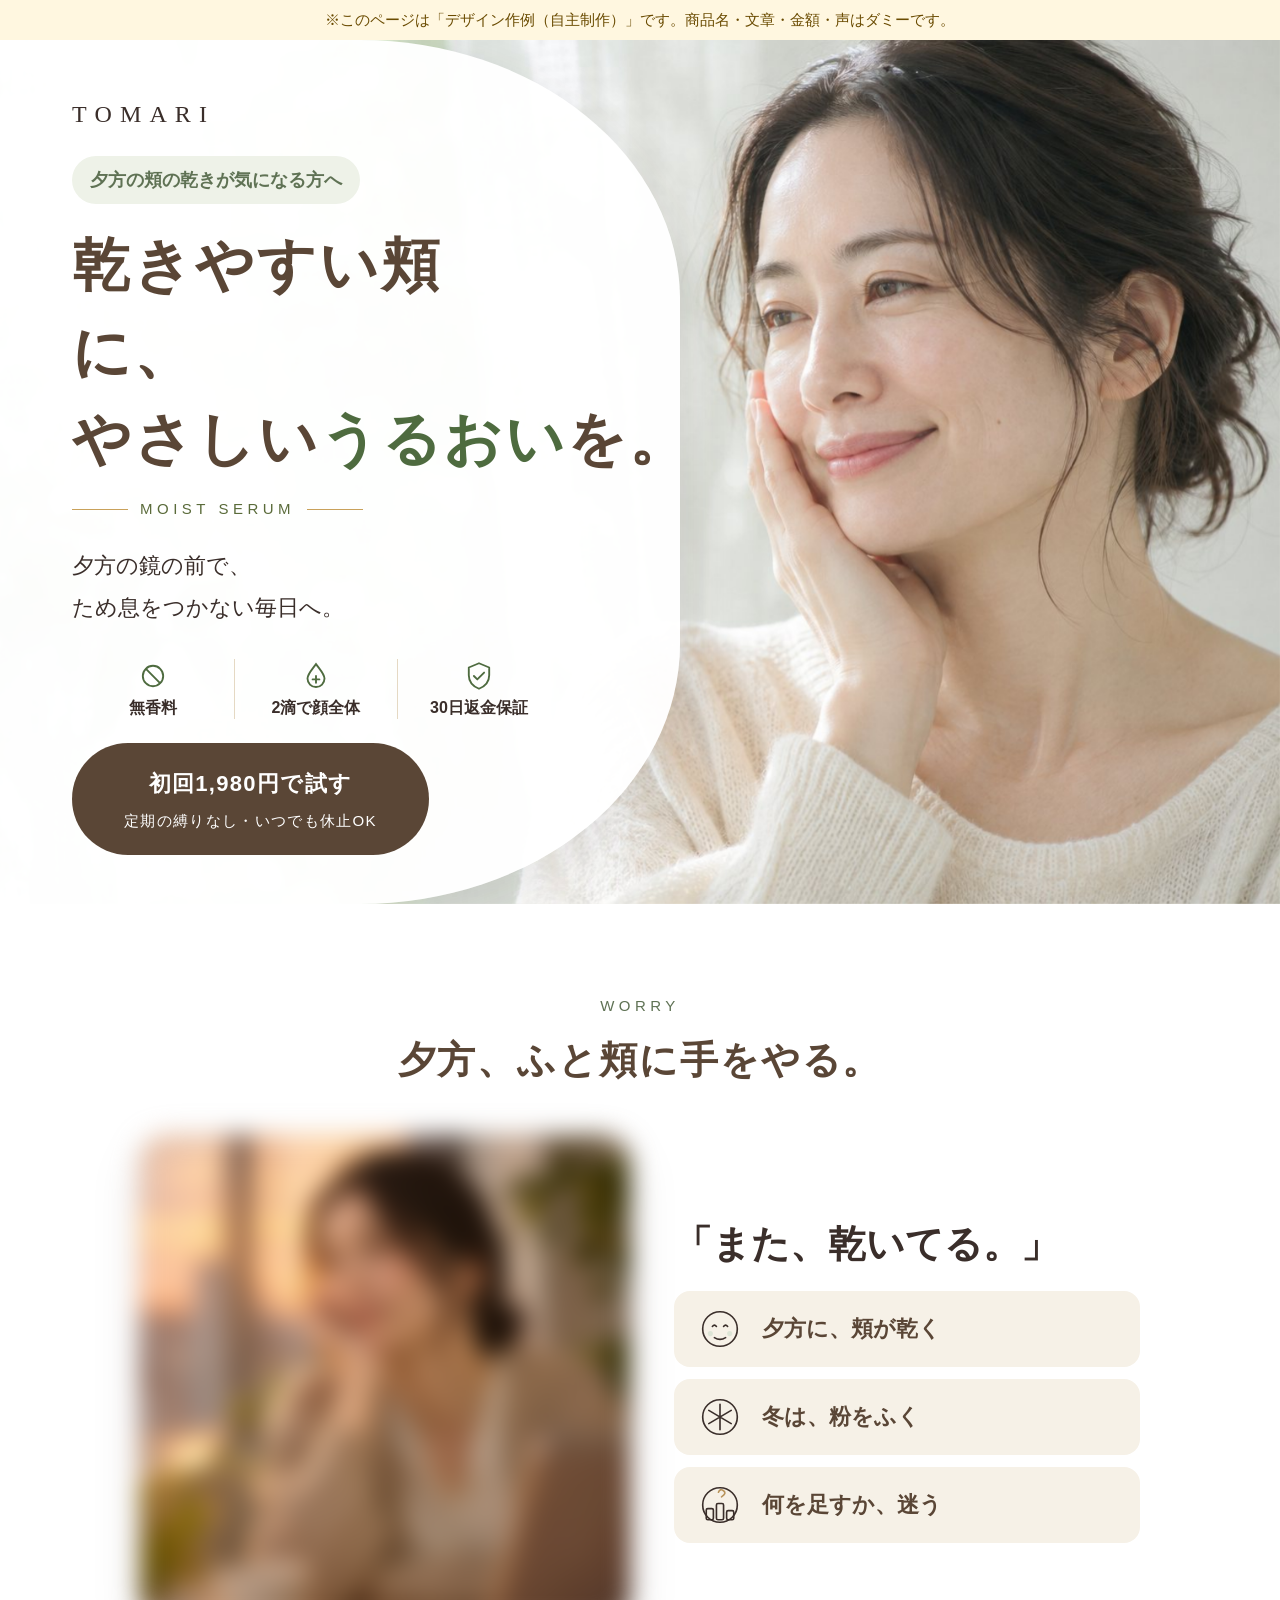
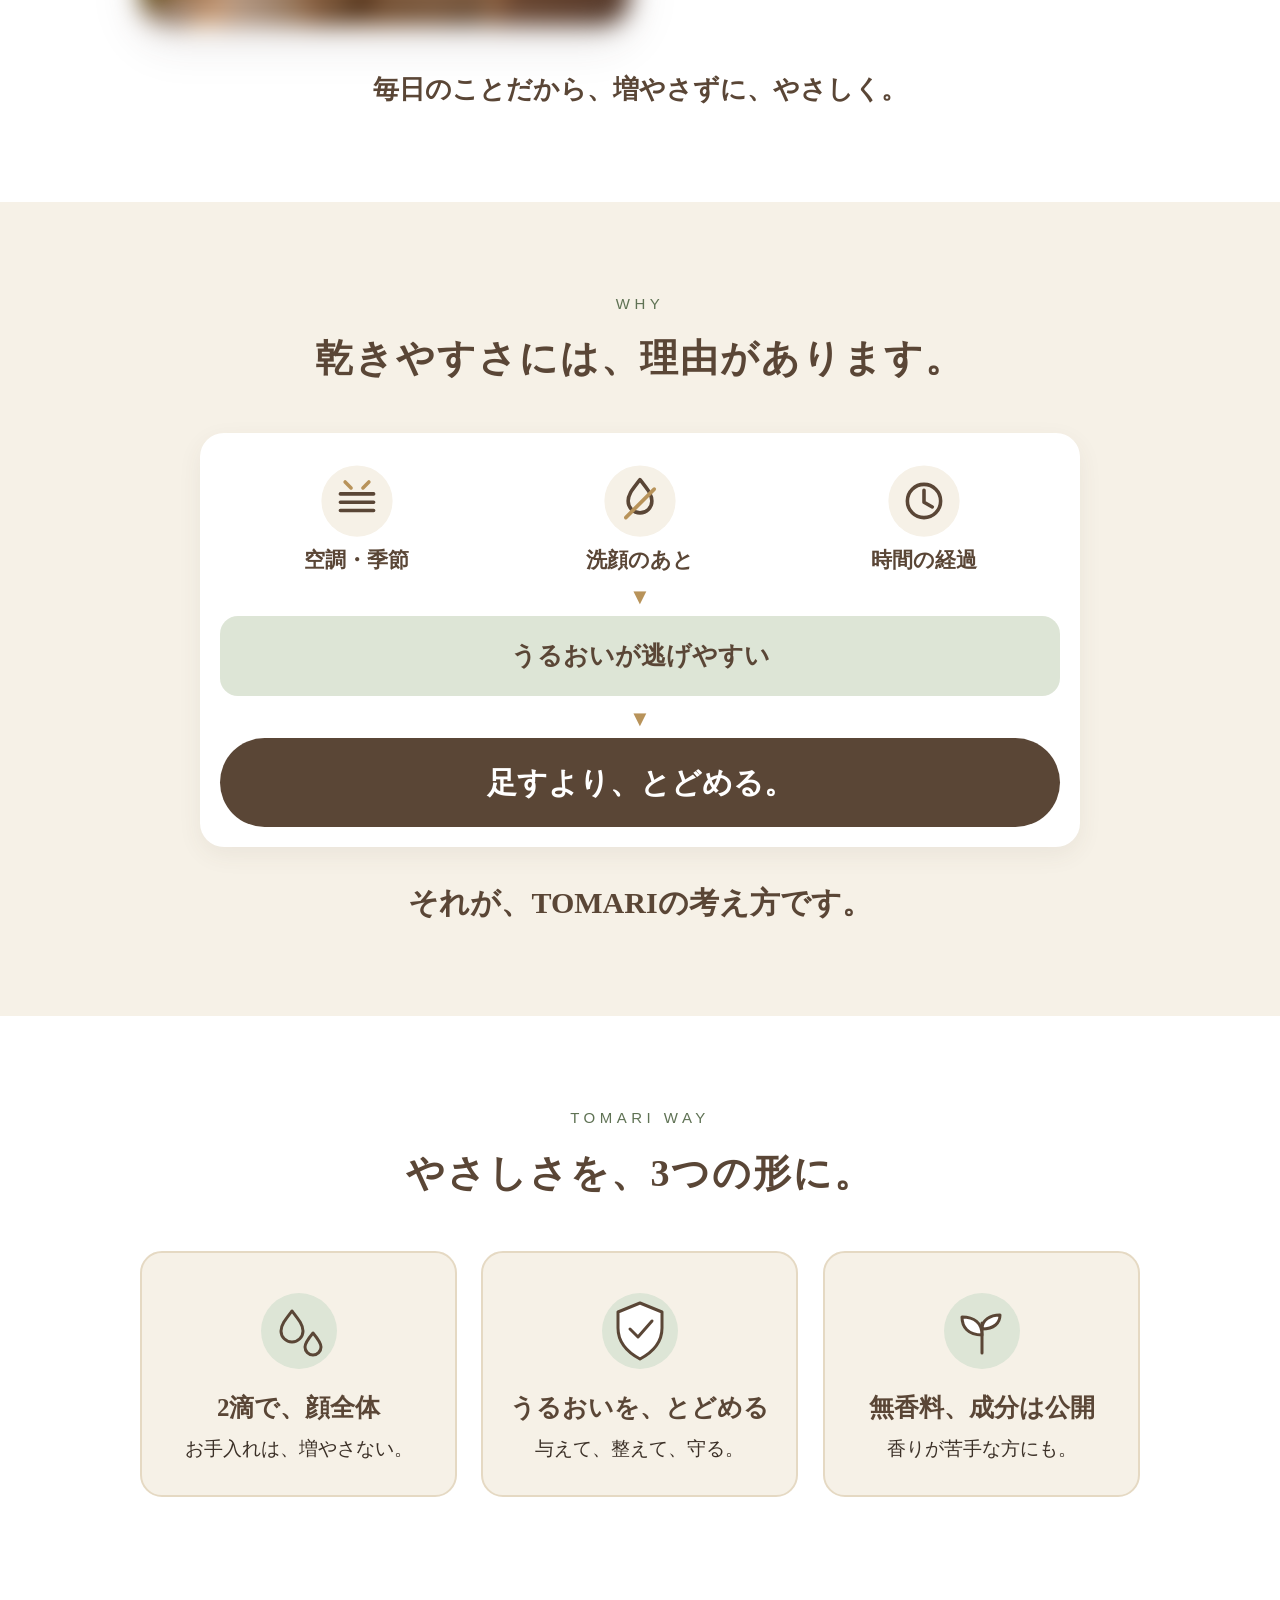
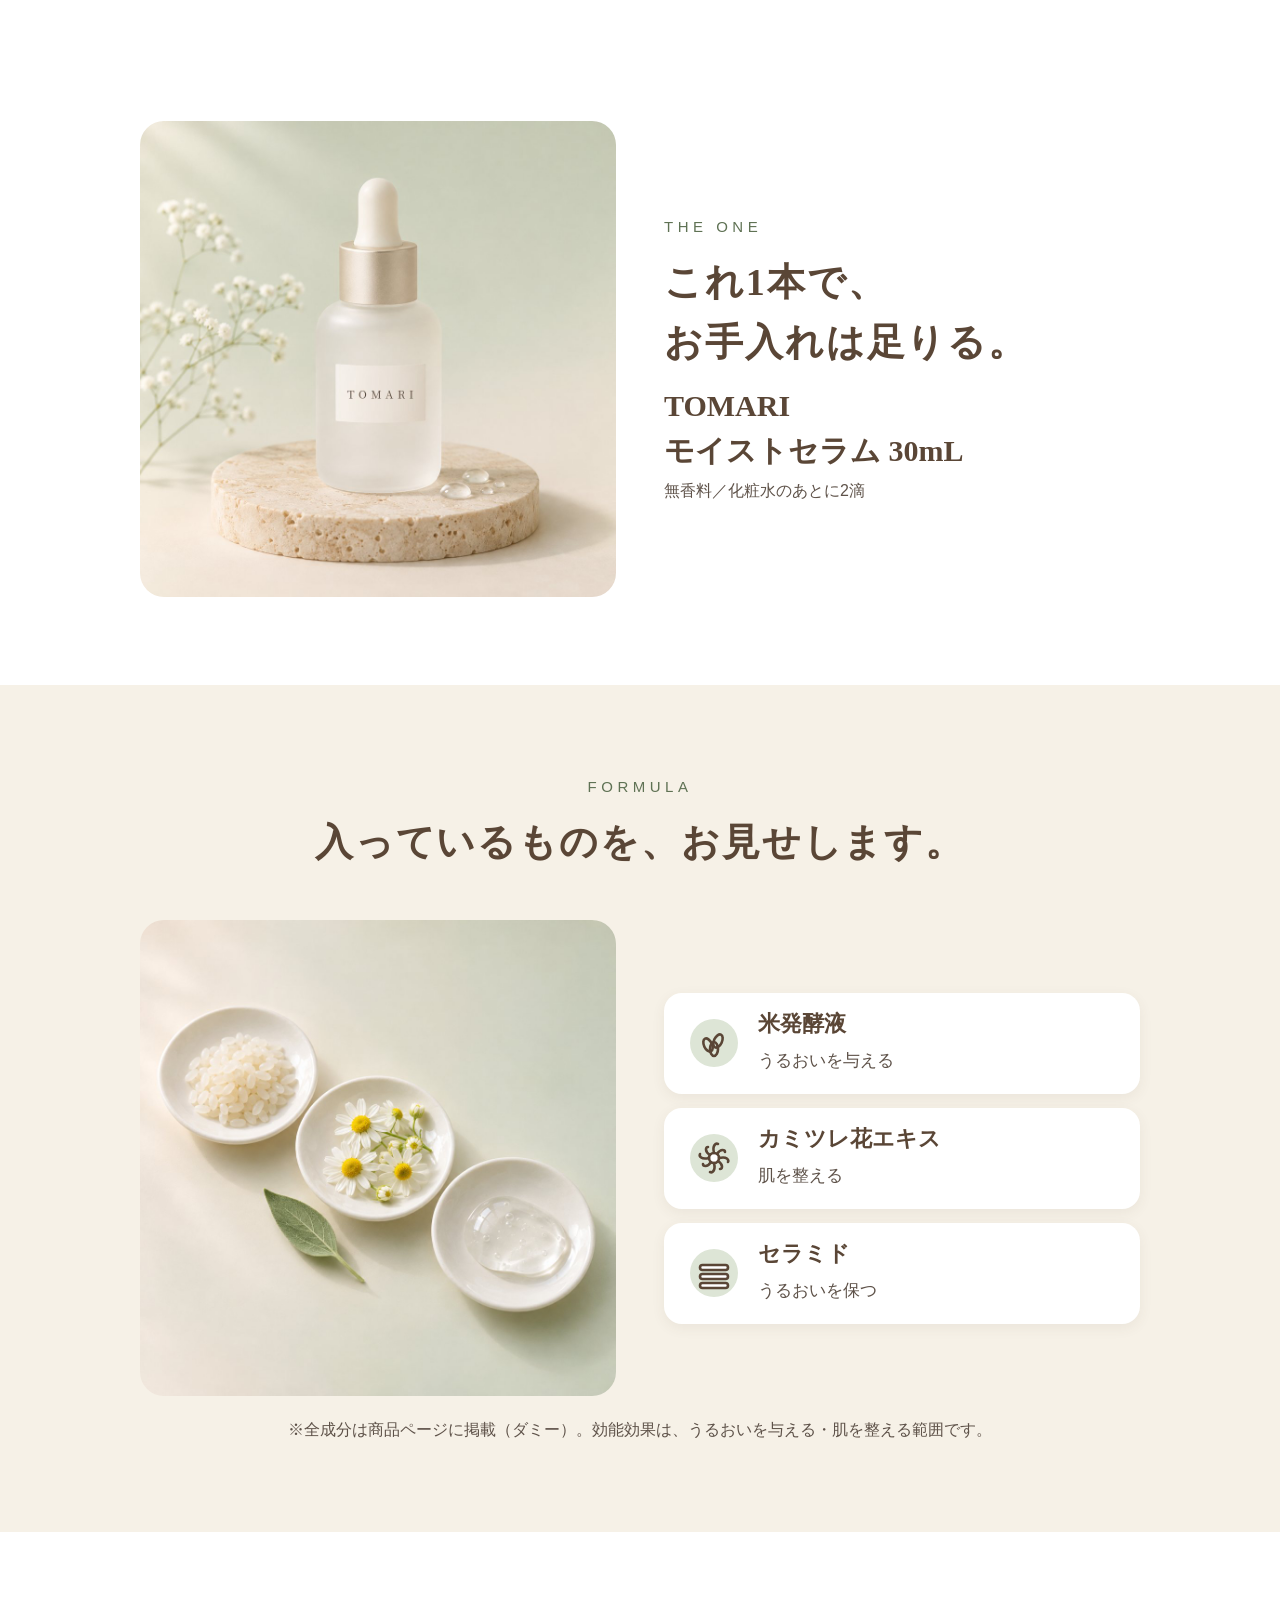
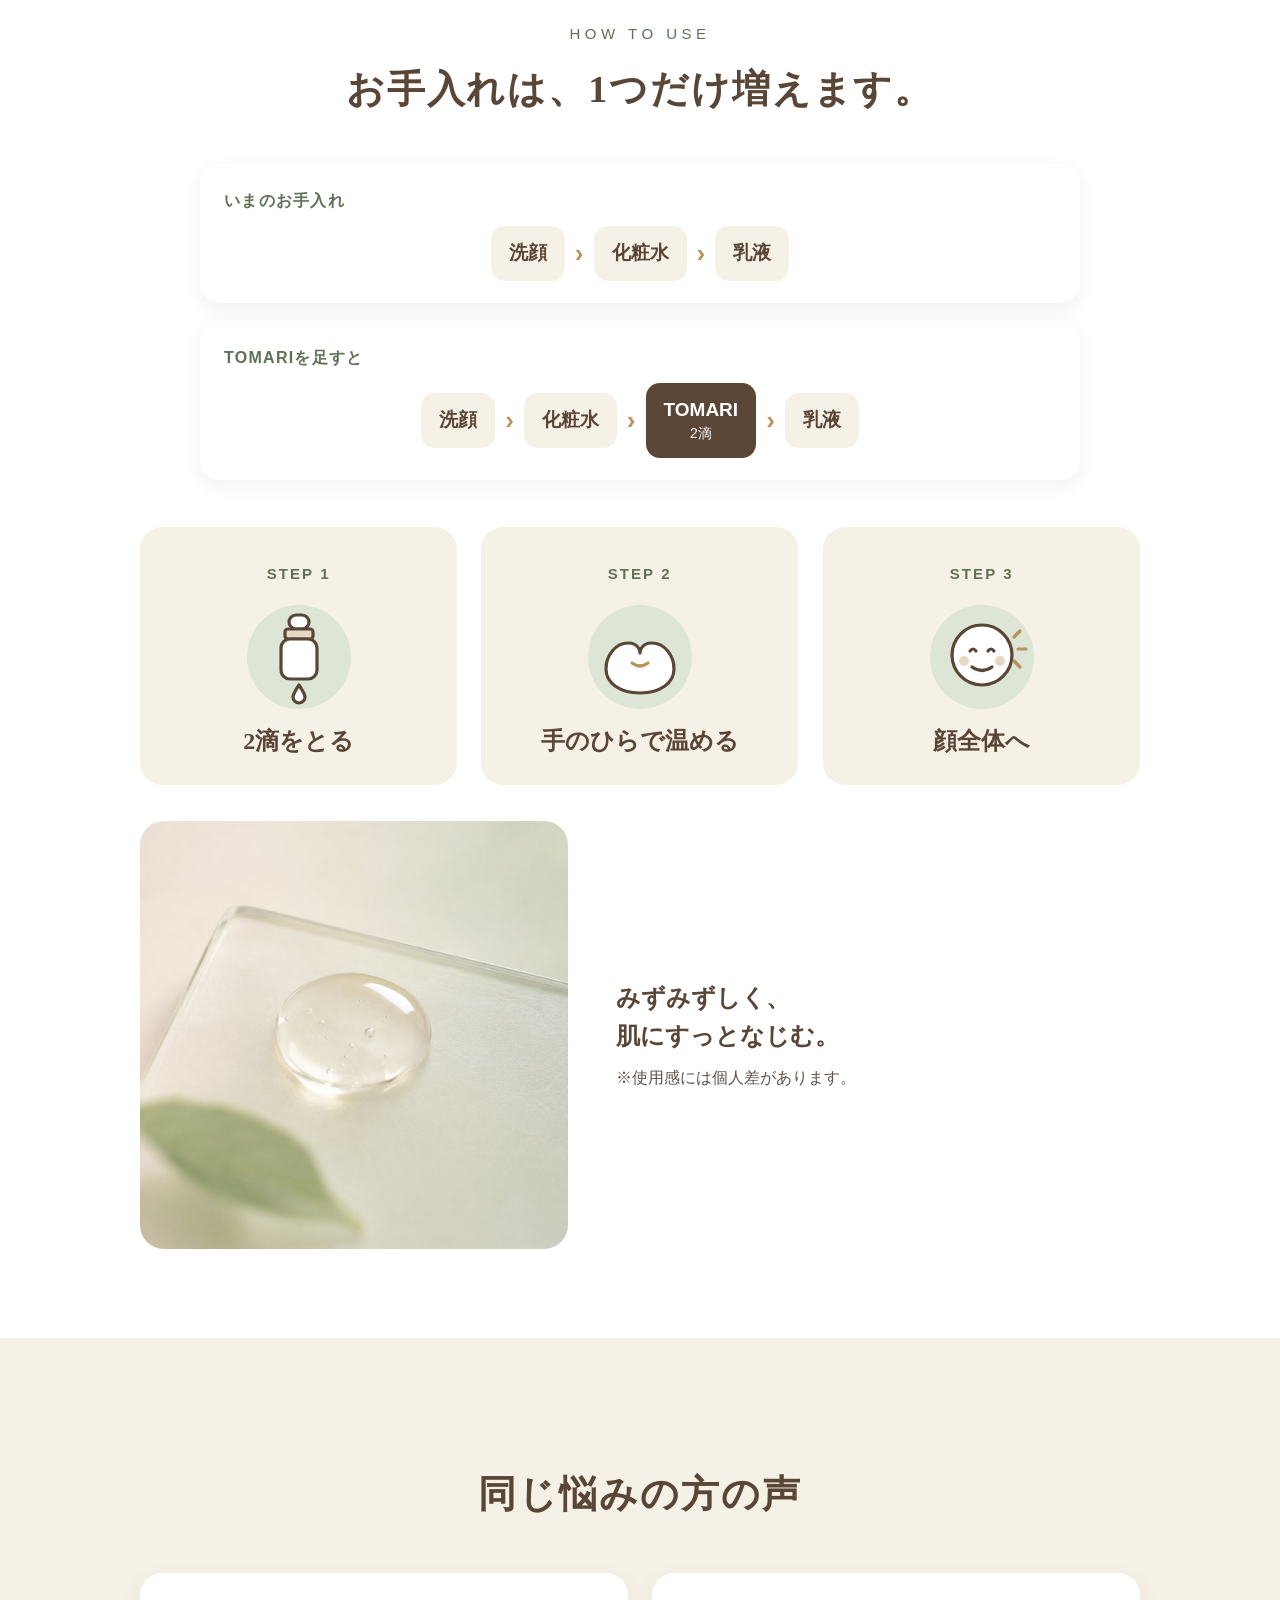
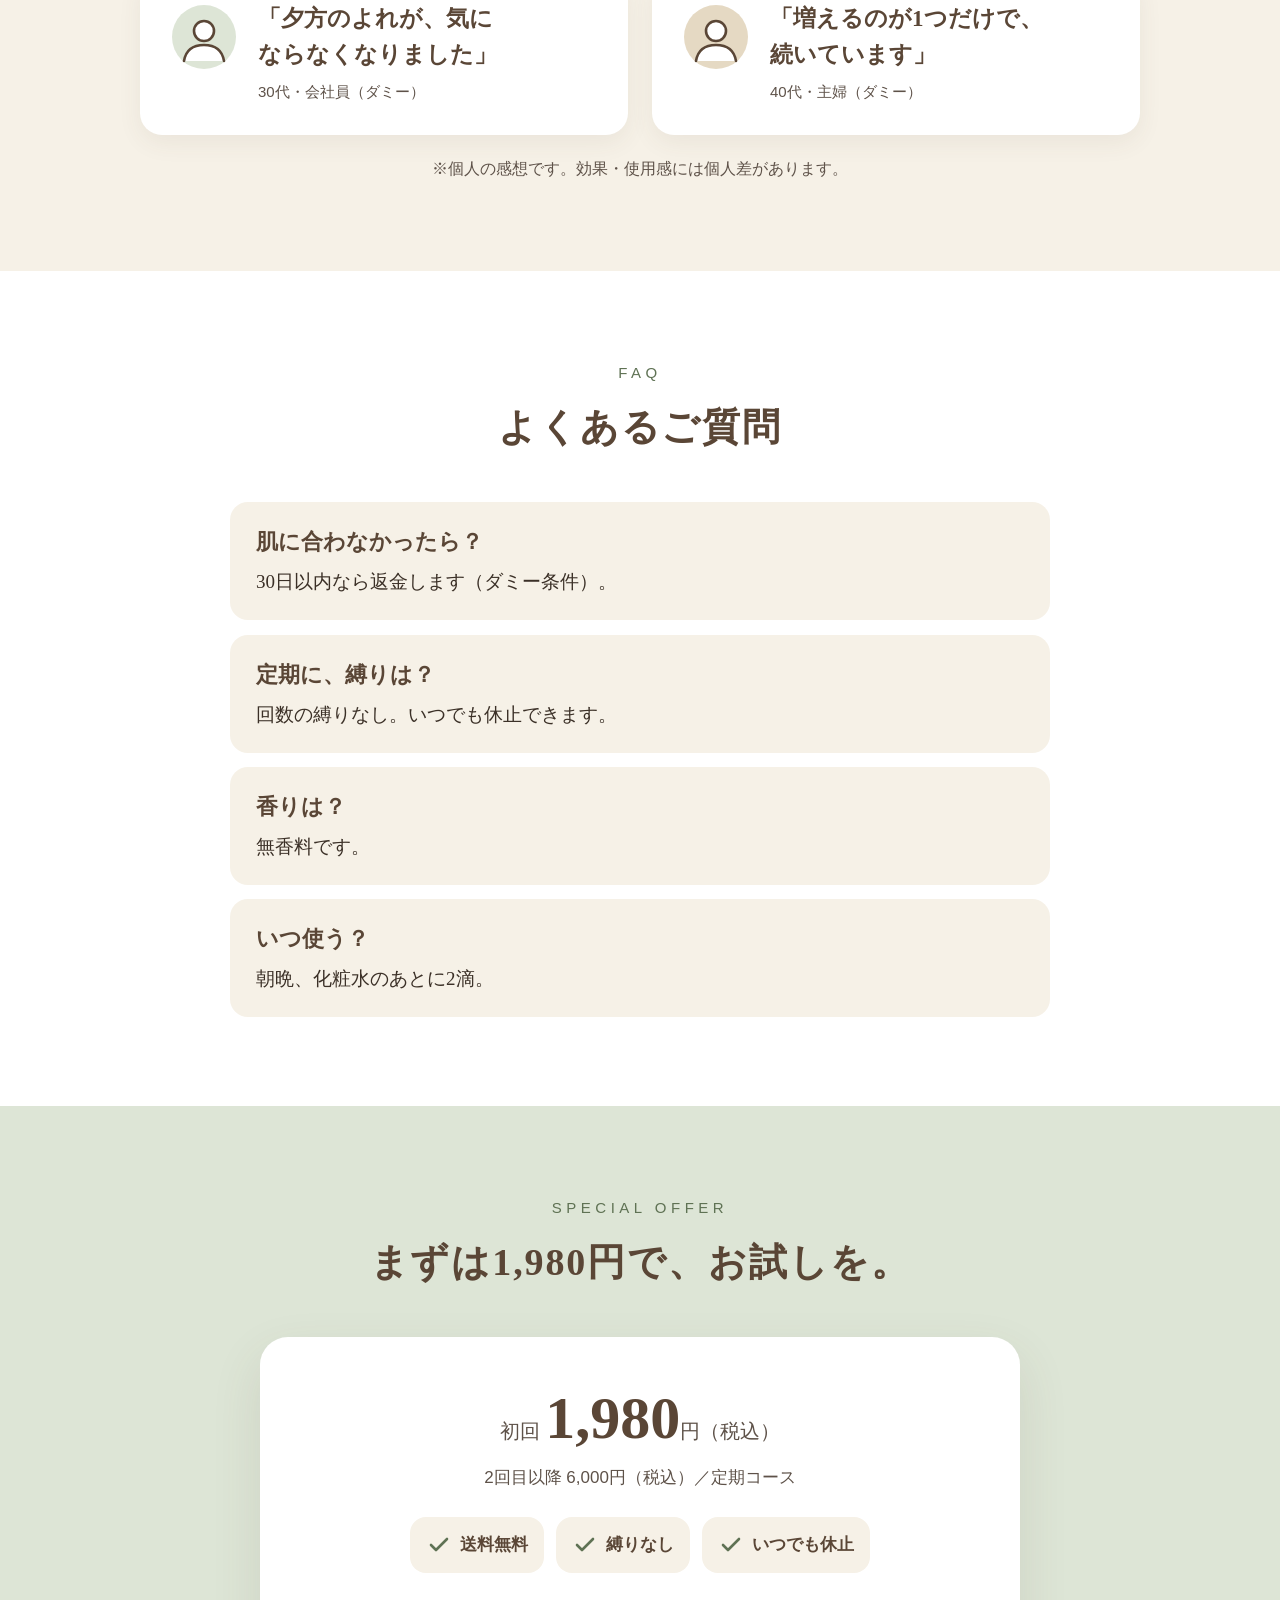
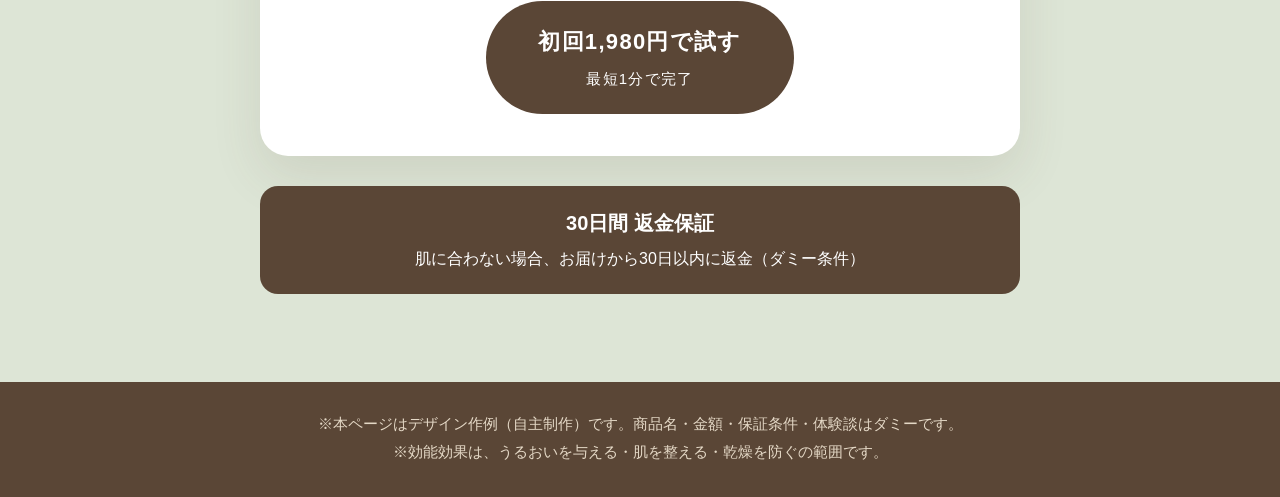
==== cosme-lp/index.html @ 847368de "化粧品LP（動くデザイン作例）を追加 Co-Authored-By: Claude Sonnet 5.5 <noreply@anthropic.com> Claude-Session: https:/" ====
<!DOCTYPE html>
<html lang="ja">
<head>
<meta charset="UTF-8">
<meta name="viewport" content="width=device-width, initial-scale=1, viewport-fit=cover">
<meta name="robots" content="noindex, nofollow">
<title>化粧品LP サンプル（スキンケア美容液）</title>
</head>
<body>
<style>
:root{--sage:#DDE5D6;--sage-d:#5F7254;--cream:#F6F1E7;--beige:#E5D9C3;--brown:#5A4636;--ink:#3B3027;--mute:#5E5249;--gold:#B8935A}
*{box-sizing:border-box;margin:0}
body{font-family:"Hiragino Mincho ProN","Yu Mincho","Noto Serif JP",serif;color:var(--ink);background:var(--cream);font-size:20px;line-height:1.9;-webkit-font-smoothing:antialiased;line-break:strict;word-break:auto-phrase;text-wrap:pretty}
.w{max-width:1080px;margin:0 auto;padding-left:max(40px,env(safe-area-inset-left,0px));padding-right:max(40px,env(safe-area-inset-right,0px))}
section{padding:88px 0}
h2{font-size:38px;line-height:1.6;color:var(--brown);font-weight:600;text-align:center;letter-spacing:.05em;text-wrap:balance}
.eyebrow{display:block;text-align:center;color:var(--sage-d);letter-spacing:.3em;font-size:15px;margin-bottom:10px;font-family:"Hiragino Sans",sans-serif}
.sans{font-family:"Hiragino Sans","Hiragino Kaku Gothic ProN","Noto Sans JP",sans-serif}
.note{font-size:16px;color:var(--mute);line-height:1.75;font-family:"Hiragino Sans",sans-serif}
.dummy{background:#fff7e0;color:#6a4b00;text-align:center;font-size:15px;padding:8px 16px;line-height:1.6;font-family:"Hiragino Sans",sans-serif}
header{display:flex;justify-content:space-between;align-items:center;max-width:1280px;margin:0 auto;padding:22px 40px}
.logo{font-size:26px;letter-spacing:.34em;color:var(--brown)}
.hbtn{font-family:"Hiragino Sans",sans-serif;font-size:16px;color:var(--brown);border:1px solid var(--brown);padding:10px 26px;border-radius:40px}
.fv{background:linear-gradient(180deg,var(--sage) 0%,var(--cream) 100%);overflow:hidden}

.fv{position:relative;min-height:760px;overflow:hidden;background:#EEF2E8;display:flex;align-items:center}
.fv img.fvph{position:absolute;inset:0;width:100%;height:100%;max-width:none;object-fit:cover;object-position:right center;border-radius:0;box-shadow:none;margin:0}
.panel{position:relative;z-index:2;width:min(680px,92%);background:rgba(255,255,255,.96);border-radius:0 320px 320px 0 / 0 260px 260px 0;padding:52px 120px 48px 72px;box-shadow:0 20px 60px rgba(58,46,42,.12)}
.panel .logo{font-size:24px;letter-spacing:.34em;color:#3A2E2A;margin-bottom:18px}
.panel .pill{margin-bottom:18px;background:#EEF2E8;padding:7px 18px}
.panel h1{font-size:clamp(36px,5.6vw,54px);line-height:1.5;color:#3A2E2A;font-weight:500;letter-spacing:.04em}
.panel h1 em{font-style:normal;color:#4E6B3F}
.eng{display:flex;align-items:center;gap:12px;margin:12px 0 14px;font-size:15px;letter-spacing:.3em;color:#5A6B3A;font-family:"Hiragino Sans",sans-serif}
.eng span{flex:0 0 56px;height:1px;background:#C9A15A}
.panel .lead{font-size:24px;line-height:1.8;margin:0 0 20px;color:#3A2E2A}
.icons{display:flex;gap:0;margin:0 0 24px;font-family:"Hiragino Sans",sans-serif;font-size:16px;font-weight:700;color:#3A2E2A}
.ic{flex:1;text-align:center;padding:0 8px;border-left:1px solid #E5D9C3;line-height:1.4}
.ic:first-child{border-left:0}.ic svg{width:34px;height:34px;display:block;margin:0 auto 4px}
.story{display:grid;grid-template-columns:1.05fr 1fr;gap:44px;align-items:center;margin-top:44px}
.story img{width:100%;border-radius:28px;display:block;box-shadow:0 14px 40px rgba(58,46,42,.14)}
.q1{font-size:38px;color:#3A2E2A;font-weight:600;line-height:1.5;margin-bottom:18px}
.chips2{display:grid;gap:12px;font-family:"Hiragino Sans",sans-serif}
.c2{display:flex;align-items:center;gap:14px;background:var(--cream);border-radius:16px;padding:10px 18px;font-size:22px;font-weight:700;color:var(--brown)}
.c2 svg{width:56px;height:56px;flex:none}
.prod{background:#fff}.prod .pn{font-size:30px;color:var(--brown);line-height:1.5;margin:10px 0 4px;font-weight:600}
.fv .w{max-width:1280px;display:grid;grid-template-columns:1fr 1fr;align-items:center;gap:30px;padding-top:10px;padding-bottom:64px;min-height:660px}
.pill{display:inline-block;background:#fff;color:var(--sage-d);font-family:"Hiragino Sans",sans-serif;font-size:18px;padding:8px 22px;border-radius:30px;margin-bottom:24px;font-weight:600}
.fv h1{font-size:58px;line-height:1.5;color:var(--brown);font-weight:600;letter-spacing:.05em}
.fv p.lead{font-size:22px;margin:22px 0 30px;max-width:540px;line-height:1.9}
.cta{display:inline-block;font-family:"Hiragino Sans",sans-serif;background:var(--brown);color:#fff;font-weight:700;font-size:22px;padding:20px 52px;border-radius:60px;text-align:center;letter-spacing:.06em}
.cta small{display:block;font-size:15px;font-weight:400;margin-top:2px}
.badges{display:flex;gap:14px;margin-top:28px;flex-wrap:wrap}
.bdg{width:112px;height:112px;border-radius:50%;background:#fff;border:2px solid var(--gold);display:flex;flex-direction:column;align-items:center;justify-content:center;font-family:"Hiragino Sans",sans-serif;font-size:15px;font-weight:700;line-height:1.35;text-align:center;color:var(--brown)}
.bdg svg{width:34px;height:34px;margin-bottom:2px}
.fv img{width:100%;display:block;border-radius:240px 240px 24px 24px;box-shadow:0 24px 60px rgba(90,70,54,.18)}
.white{background:#fff}
.cards{display:grid;grid-template-columns:repeat(3,1fr);gap:24px;margin-top:48px}
.card{background:var(--cream);border-radius:22px;padding:30px 20px 28px;text-align:center}
.card svg{width:110px;height:110px;margin:0 auto 10px;display:block}
.card h3{font-size:24px;line-height:1.55;color:var(--brown);font-weight:600}
.lead2{text-align:center;margin-top:40px;font-size:26px;color:var(--brown);font-weight:600}
.diagram{max-width:880px;margin:44px auto 0;background:#fff;border-radius:24px;padding:30px 20px 20px;box-shadow:0 8px 24px rgba(90,70,54,.07)}
.diagram>svg{width:100%}
.causes{display:grid;grid-template-columns:repeat(3,1fr);gap:10px;text-align:center}
.cz svg{width:76px;height:76px;display:block;margin:0 auto 6px}
.cz b{font-family:"Hiragino Sans",sans-serif;font-size:21px;color:var(--brown);line-height:1.4;display:block}
.dn{text-align:center;color:var(--gold);font-size:22px;margin:12px 0 8px;line-height:1}
.loss{background:var(--sage);border-radius:18px;text-align:center;padding:16px 12px;font-family:"Hiragino Sans",sans-serif;font-size:25px;font-weight:700;color:var(--brown)}
.answer{background:var(--brown);border-radius:60px;text-align:center;padding:16px 12px;font-size:30px;font-weight:600;color:#fff}

.key{margin-top:30px;text-align:center;font-size:30px;color:var(--brown);line-height:1.7;font-weight:600}
.three{display:grid;grid-template-columns:repeat(3,1fr);gap:24px;margin-top:48px}
.th{border:2px solid var(--beige);border-radius:22px;padding:30px 22px;background:var(--cream);text-align:center}
.th svg{width:96px;height:96px;display:block;margin:0 auto 10px}
.th h3{font-size:25px;color:var(--brown);margin-bottom:6px;font-weight:600;line-height:1.5}
.th p{font-size:19px;line-height:1.7}
.two{display:grid;grid-template-columns:1fr 1fr;gap:48px;align-items:center;margin-top:48px}
.two img{width:100%;border-radius:24px;display:block}
.chips{display:grid;gap:14px;font-family:"Hiragino Sans",sans-serif}
.chip{background:#fff;border-radius:18px;padding:16px 22px;display:grid;grid-template-columns:56px 1fr;gap:16px;align-items:center;box-shadow:0 4px 14px rgba(90,70,54,.07)}
.chip svg{width:56px;height:56px}
.chip b{display:block;font-size:22px;color:var(--brown);line-height:1.4}
.chip span{font-size:17px;color:var(--mute)}
.cmp{max-width:880px;margin:44px auto 0;display:grid;gap:18px}
.row{background:#fff;border-radius:20px;padding:22px 24px;box-shadow:0 6px 18px rgba(90,70,54,.07)}
.row .lb{font-family:"Hiragino Sans",sans-serif;font-size:16px;color:var(--sage-d);font-weight:700;letter-spacing:.08em;margin-bottom:10px}
.flow{display:flex;align-items:center;justify-content:center;gap:10px;flex-wrap:nowrap;font-family:"Hiragino Sans",sans-serif;font-weight:700}
.fl{background:var(--cream);border-radius:14px;padding:14px 18px;font-size:19px;color:var(--brown);text-align:center;line-height:1.4}
.fl.new{background:var(--brown);color:#fff}
.fl small{display:block;font-size:14px;font-weight:400}
.ar{color:var(--gold);font-size:26px}
.sts{display:grid;grid-template-columns:repeat(3,1fr);gap:24px;margin-top:48px}
.st{background:var(--cream);border-radius:22px;padding:26px 18px;text-align:center}
.st .n{font-family:"Hiragino Sans",sans-serif;font-size:15px;letter-spacing:.14em;color:var(--sage-d);font-weight:700}
.st svg{width:120px;height:120px;display:block;margin:6px auto}
.st h3{font-size:24px;color:var(--brown);font-weight:600;line-height:1.5}
.vs{display:grid;grid-template-columns:repeat(2,1fr);gap:24px;margin-top:48px}
.v{background:#fff;border-radius:22px;padding:28px;box-shadow:0 8px 24px rgba(90,70,54,.07);display:grid;grid-template-columns:72px 1fr;gap:18px;align-items:start}
.v svg{width:72px;height:72px}
.v h4{font-size:23px;color:var(--brown);font-weight:600;line-height:1.55}
.v .who{font-family:"Hiragino Sans",sans-serif;font-size:15px;color:var(--mute);margin-top:6px}
.qa{max-width:820px;margin:44px auto 0;display:grid;gap:14px}
.q{background:var(--cream);border-radius:18px;padding:22px 26px}
.q h3{font-size:22px;color:var(--brown);line-height:1.6;font-weight:600}
.q p{font-size:19px;margin-top:6px;line-height:1.75}
.final{background:var(--sage);text-align:center}
.offer{background:#fff;border-radius:28px;max-width:760px;margin:44px auto 0;padding:42px 36px;box-shadow:0 20px 50px rgba(90,70,54,.12)}
.offer .pr{font-family:"Hiragino Sans",sans-serif;font-size:20px;color:var(--mute)}
.offer .pr b{font-size:60px;color:var(--brown);line-height:1.3;font-family:"Hiragino Mincho ProN",serif}
.marks{display:flex;gap:12px;justify-content:center;margin:22px 0 28px;flex-wrap:wrap;font-family:"Hiragino Sans",sans-serif}
.mk{background:var(--cream);border-radius:16px;padding:12px 16px;font-size:17px;font-weight:700;color:var(--brown);display:flex;align-items:center;gap:8px}
.mk svg{width:26px;height:26px}
.guar{margin:30px auto 0;max-width:760px;background:var(--brown);color:#fff;border-radius:18px;padding:20px 26px;font-family:"Hiragino Sans",sans-serif;font-size:20px;line-height:1.7;font-weight:700}
footer{background:var(--brown);color:#E4D8C6;text-align:center;font-size:15px;padding:28px 20px 32px;line-height:1.85;font-family:"Hiragino Sans",sans-serif}
.sticky{position:sticky;bottom:0;z-index:5;background:rgba(246,241,231,.97);border-top:1px solid var(--beige);padding:10px max(16px,env(safe-area-inset-right,0px)) calc(10px + env(safe-area-inset-bottom,0px)) max(16px,env(safe-area-inset-left,0px));text-align:center;display:none}
.sticky .cta{display:block;font-size:19px;padding:14px 12px}
.sticky .cta small{font-size:14px}
@media(max-width:900px){
.fv{display:block;min-height:0}.fv img.fvph{position:static;height:auto;aspect-ratio:4/5;max-height:78vh;object-position:76% center;display:block;max-width:none;width:100%;border-radius:0}
.panel{width:auto;margin:-44px 0 0;border-radius:40px 40px 0 0;padding:30px 22px 30px;box-shadow:0 -10px 30px rgba(58,46,42,.1)}
.panel .logo{font-size:20px;margin-bottom:12px}.panel h1{font-size:33px}.panel .lead{font-size:21px}
.icons{font-size:15px}.ic{padding:0 4px}
.story{grid-template-columns:1fr;gap:20px;margin-top:28px}.q1{font-size:30px;text-align:center}.c2{font-size:21px}

body{font-size:19px}.w{padding-left:max(20px,env(safe-area-inset-left,0px));padding-right:max(20px,env(safe-area-inset-right,0px))}section{padding:56px 0}h2{font-size:29px}
header{padding:14px 20px}.hbtn{display:none}.logo{font-size:22px}
.fv .w{grid-template-columns:1fr;min-height:0;padding-bottom:36px}.fv h1{font-size:32px}.fv p.lead{font-size:20px;margin:16px 0 22px}
.fv .photo{order:-1}.fv img{border-radius:150px 150px 18px 18px;max-width:290px;margin:0 auto}
.fv .w>div,.two>div{min-width:0}
.cta{display:block;font-size:21px;padding:18px 14px}.pill{font-size:16px}
.bdg{width:108px;height:108px;font-size:14px;letter-spacing:-.04em}.badges{gap:8px}.cz b{font-size:17px}.cz svg{width:64px;height:64px}.loss{font-size:21px}.answer{font-size:24px}
.cards,.three,.sts,.vs{grid-template-columns:1fr;gap:14px;margin-top:30px}
.card{display:grid;grid-template-columns:96px 1fr;gap:14px;align-items:center;text-align:left;padding:18px 18px}
.card svg{width:90px;height:90px;margin:0}.card h3{font-size:23px}
.th{display:grid;grid-template-columns:84px 1fr;gap:14px;align-items:center;text-align:left;padding:20px 18px}
.th svg{width:80px;height:80px;margin:0}.th h3{font-size:23px;margin:0}.th p{font-size:18px;grid-column:2}
.two{grid-template-columns:1fr;gap:22px;margin-top:30px}
.st{display:grid;grid-template-columns:110px 1fr;gap:12px;align-items:center;text-align:left;padding:16px 18px}
.st svg{width:100px;height:100px;margin:0;grid-row:1/3}.st .n{align-self:end}.st h3{align-self:start;font-size:23px}
.lead2{font-size:23px}.key{font-size:25px}
.fl{font-size:16px;padding:10px 8px}.fl small{font-size:14px}.flow{gap:5px}.ar{font-size:20px}
.row{padding:18px 14px}
.chip b{font-size:21px}
.v{grid-template-columns:60px 1fr;padding:20px 18px}.v svg{width:60px;height:60px}.v h4{font-size:21px}
.offer{padding:30px 18px}.offer .pr b{font-size:48px}.mk{font-size:16px}
.q{padding:18px 18px}.q h3{font-size:21px}
.sticky{display:block}
}

@media(max-width:380px){.panel h1{font-size:29px}.panel{padding:26px 18px}}
/* ふわっと浮き上がる動き（スクロールで1つずつ） */
html.js .rv{opacity:0;transform:translateY(34px);transition:opacity 1s cubic-bezier(.2,.7,.2,1),transform 1s cubic-bezier(.2,.7,.2,1);transition-delay:var(--d,0s);will-change:opacity,transform}
html.js .rv.in{opacity:1;transform:none}
html.js img.rv{opacity:0;transform:translateY(72px) scale(.93);filter:blur(12px);transition:opacity 1.5s cubic-bezier(.16,.8,.2,1),transform 1.5s cubic-bezier(.16,.8,.2,1),filter 1.4s ease-out;transition-delay:var(--d,0s)}
html.js img.rv.in{opacity:1;transform:none;filter:blur(0)}
@keyframes fvin{from{opacity:0;transform:translateY(46px) scale(1.07);filter:blur(10px)}to{opacity:1;transform:none;filter:blur(0)}}
html.js .fv.on img.fvph{animation:fvin 3.6s cubic-bezier(.22,.7,.2,1) both}
html.js .panel>.rv{transition-duration:2s,2s;transition-delay:calc(var(--d,0s) + .5s)}
html.js .fv:not(.on) img.fvph{opacity:0}
@keyframes bob{from{transform:translateY(0)}to{transform:translateY(-10px)}}
img.fl{animation:bob 4.8s ease-in-out infinite alternate}
.fv img.fvph.fl{animation:fvin 1.8s cubic-bezier(.16,.8,.2,1) both}
@media (prefers-reduced-motion:reduce){html.js .rv{opacity:1;transform:none;transition:none}.fv img.fvph{animation:none}img.fl{animation:none}}
</style>
<div class="dummy">※このページは「デザイン作例（自主制作）」です。商品名・文章・金額・声はダミーです。</div>

<div class="fv">
<img class="fvph" src="window.jpg" alt="窓辺で頬に手を添えて微笑む女性">
<div class="panel">
  <div class="logo">TOMARI</div>
  <span class="pill">夕方の頬の乾きが気になる方へ</span>
  <h1>乾きやすい頬に、<br><span style="white-space:nowrap">やさしい<em>うるおい</em>を。</span></h1>
  <div class="eng"><span></span>MOIST SERUM<span></span></div>
  <p class="lead">夕方の鏡の前で、<br>ため息をつかない毎日へ。</p>
  <div class="icons">
   <div class="ic"><svg viewBox="0 0 40 40" fill="none" stroke="#4E6B3F" stroke-width="2.2" stroke-linecap="round"><circle cx="20" cy="20" r="12"/><path d="M12 12l16 16"/></svg>無香料</div>
   <div class="ic"><svg viewBox="0 0 40 40" fill="none" stroke="#4E6B3F" stroke-width="2.2" stroke-linecap="round"><path d="M20 6c6 8 10 12 10 17a10 10 0 0 1-20 0c0-5 4-9 10-17z"/><path d="M20 20v8M16 24h8"/></svg>2滴で顔全体</div>
   <div class="ic"><svg viewBox="0 0 40 40" fill="none" stroke="#4E6B3F" stroke-width="2.2" stroke-linecap="round" stroke-linejoin="round"><path d="M20 5l12 5v9c0 8-5 13-12 16C13 32 8 27 8 19v-9z"/><path d="M14 20l4 4 8-8"/></svg>30日返金保証</div>
  </div>
  <a class="cta">初回1,980円で試す<small>定期の縛りなし・いつでも休止OK</small></a>
</div></div>

<section class="white"><div class="w">
<span class="eyebrow">WORRY</span><h2>夕方、ふと頬に手をやる。</h2>
<div class="story"><img src="evening.jpg" alt="夕方のデスクで頬に手を当てる女性">
<div class="said"><p class="q1">「また、乾いてる。」</p><div class="chips2"><div class="c2"><svg viewBox="0 0 110 110" fill="none" stroke="#3A2E2A" stroke-width="3.2" stroke-linecap="round"><circle cx="55" cy="55" r="34" fill="#F6F1E7"/><path d="M40 50q4-5 8 0M62 50q4-5 8 0M44 72q11 7 22 0"/><circle cx="36" cy="64" r="5" fill="#DDE5D6" stroke="none"/><circle cx="74" cy="64" r="5" fill="#DDE5D6" stroke="none"/></svg>夕方に、頬が乾く</div><div class="c2"><svg viewBox="0 0 110 110" fill="none" stroke="#3A2E2A" stroke-width="3.2" stroke-linecap="round"><circle cx="55" cy="55" r="34" fill="#F6F1E7"/><path d="M55 30v50M33 42l44 26M33 68l44-26"/></svg>冬は、粉をふく</div><div class="c2"><svg viewBox="0 0 110 110" fill="none" stroke="#3A2E2A" stroke-width="3.2" stroke-linecap="round"><circle cx="55" cy="55" r="34" fill="#F6F1E7"/><rect x="28" y="62" width="14" height="22" rx="3"/><rect x="48" y="52" width="14" height="32" rx="3"/><rect x="68" y="66" width="14" height="18" rx="3"/><path d="M52 30q3-8 10-3t-4 12" stroke="#B8935A"/></svg>何を足すか、迷う</div></div></div></div>
<p class="lead2">毎日のことだから、<span style="white-space:nowrap">増やさずに</span>、やさしく。</p>
</div></section>

<section><div class="w">
<span class="eyebrow">WHY</span><h2>乾きやすさには、理由があります。</h2>
<div class="diagram"><div class="causes"><div class="cz"><svg viewBox="0 0 64 64" fill="none" stroke="#5A4636" stroke-width="3" stroke-linecap="round" stroke-linejoin="round"><circle cx="32" cy="32" r="30" fill="#F6F1E7" stroke="none"/><path d="M18 26h28M18 33h28M18 40h28"/><path d="M22 16l5 5M42 16l-5 5" stroke="#B8935A"/></svg><b>空調・季節</b></div><div class="cz"><svg viewBox="0 0 64 64" fill="none" stroke="#5A4636" stroke-width="3" stroke-linecap="round" stroke-linejoin="round"><circle cx="32" cy="32" r="30" fill="#F6F1E7" stroke="none"/><path d="M32 14c6 8 10 12 10 18a10 10 0 0 1-20 0c0-6 4-10 10-18z"/><path d="M20 46l24-24" stroke="#B8935A"/></svg><b>洗顔のあと</b></div><div class="cz"><svg viewBox="0 0 64 64" fill="none" stroke="#5A4636" stroke-width="3" stroke-linecap="round" stroke-linejoin="round"><circle cx="32" cy="32" r="30" fill="#F6F1E7" stroke="none"/><circle cx="32" cy="32" r="14"/><path d="M32 23v10l7 4"/></svg><b>時間の経過</b></div></div><div class="dn">▼</div><div class="loss">うるおいが逃げやすい</div><div class="dn">▼</div><div class="answer">足すより、とどめる。</div></div>
<p class="key">それが、TOMARIの考え方です。</p>
</div></section>

<section class="white"><div class="w">
<span class="eyebrow">TOMARI WAY</span><h2>やさしさを、3つの形に。</h2>
<div class="three">
 <div class="th"><svg viewBox="0 0 96 96" fill="none" stroke="#5A4636" stroke-width="3" stroke-linecap="round" stroke-linejoin="round"><circle cx="48" cy="48" r="38" fill="#DDE5D6" stroke="none"/><path d="M36 22c7 9 11 14 11 20a11 11 0 0 1-22 0c0-6 4-11 11-20z" transform="translate(5,6)"/><path d="M60 40c5 6 8 10 8 14a8 8 0 0 1-16 0c0-4 3-8 8-14z" transform="translate(2,10)"/></svg><h3>2滴で、顔全体</h3><p>お手入れは、増やさない。</p></div>
 <div class="th"><svg viewBox="0 0 96 96" fill="none" stroke="#5A4636" stroke-width="3" stroke-linecap="round" stroke-linejoin="round"><circle cx="48" cy="48" r="38" fill="#DDE5D6" stroke="none"/><path d="M48 20l22 9v16c0 15-9 24-22 31-13-7-22-16-22-31V29z" fill="#fff"/><path d="M38 46l8 8 14-16"/></svg><h3>うるおいを、とどめる</h3><p>与えて、整えて、守る。</p></div>
 <div class="th"><svg viewBox="0 0 96 96" fill="none" stroke="#5A4636" stroke-width="3" stroke-linecap="round" stroke-linejoin="round"><circle cx="48" cy="48" r="38" fill="#DDE5D6" stroke="none"/><path d="M48 70V40" /><path d="M48 52c-14 0-20-8-20-18 12 0 20 6 20 18zM48 46c12 0 18-6 18-14-10 0-18 5-18 14z" fill="#fff"/></svg><h3>無香料、成分は公開</h3><p>香りが苦手な方にも。</p></div>
</div>
</div></section>

<section class="prod"><div class="w"><div class="two">
<div><img src="hero.jpg" alt="TOMARI モイストセラム"></div>
<div><span class="eyebrow" style="text-align:left">THE ONE</span><h2 style="text-align:left">これ1本で、<br>お手入れは足りる。</h2><p class="pn">TOMARI<br>モイストセラム 30mL</p><p class="note">無香料／化粧水のあとに2滴</p></div>
</div></div></section>

<section><div class="w">
<span class="eyebrow">FORMULA</span><h2>入っているものを、お見せします。</h2>
<div class="two"><div><img src="ingredient.jpg" alt="処方に使う素材のイメージ"></div>
<div class="chips">
 <div class="chip"><svg viewBox="0 0 56 56" fill="none" stroke="#5A4636" stroke-width="2.6" stroke-linecap="round"><circle cx="28" cy="28" r="24" fill="#DDE5D6" stroke="none"/><ellipse cx="22" cy="30" rx="4" ry="7" transform="rotate(-25 22 30)"/><ellipse cx="32" cy="26" rx="4" ry="7" transform="rotate(25 32 26)"/><ellipse cx="28" cy="34" rx="4" ry="7"/></svg><div><b>米発酵液</b><span>うるおいを与える</span></div></div>
 <div class="chip"><svg viewBox="0 0 56 56" fill="none" stroke="#5A4636" stroke-width="2.6" stroke-linecap="round"><circle cx="28" cy="28" r="24" fill="#DDE5D6" stroke="none"/><circle cx="28" cy="28" r="5" fill="#fff"/><path d="M28 23c-2-8 2-10 4-9M33 28c8-2 10 2 9 4M28 33c2 8-2 10-4 9M23 28c-8 2-10-2-9-4M31 24c4-6 8-4 8-2M32 31c6 4 4 8 2 8M25 32c-4 6-8 4-8 2M24 25c-6-4-4-8-2-8"/></svg><div><b>カミツレ花エキス</b><span>肌を整える</span></div></div>
 <div class="chip"><svg viewBox="0 0 56 56" fill="none" stroke="#5A4636" stroke-width="2.6" stroke-linecap="round"><circle cx="28" cy="28" r="24" fill="#DDE5D6" stroke="none"/><rect x="14" y="20" width="28" height="5" rx="2.5" fill="#fff"/><rect x="14" y="29" width="28" height="5" rx="2.5" fill="#fff"/><rect x="14" y="38" width="28" height="5" rx="2.5" fill="#fff"/></svg><div><b>セラミド</b><span>うるおいを保つ</span></div></div>
</div></div>
<p class="note" style="text-align:center;margin-top:20px">※全成分は商品ページに掲載（ダミー）。効能効果は、うるおいを与える・肌を整える範囲です。</p>
</div></section>

<section class="white"><div class="w">
<span class="eyebrow">HOW TO USE</span><h2>お手入れは、1つだけ増えます。</h2>
<div class="cmp">
 <div class="row"><div class="lb">いまのお手入れ</div><div class="flow"><div class="fl">洗顔</div><span class="ar">›</span><div class="fl">化粧水</div><span class="ar">›</span><div class="fl">乳液</div></div></div>
 <div class="row"><div class="lb">TOMARIを足すと</div><div class="flow"><div class="fl">洗顔</div><span class="ar">›</span><div class="fl">化粧水</div><span class="ar">›</span><div class="fl new">TOMARI<small>2滴</small></div><span class="ar">›</span><div class="fl">乳液</div></div></div>
</div>
<div class="sts">
 <div class="st"><span class="n">STEP 1</span><svg viewBox="0 0 120 120" fill="none" stroke="#5A4636" stroke-width="3.2" stroke-linecap="round" stroke-linejoin="round"><circle cx="60" cy="60" r="52" fill="#DDE5D6" stroke="none"/><rect x="50" y="18" width="20" height="14" rx="7" fill="#fff"/><rect x="46" y="32" width="28" height="10" rx="3" fill="#E5D9C3"/><rect x="42" y="42" width="36" height="40" rx="9" fill="#fff"/><path d="M60 88c4 6 6 9 6 12a6 6 0 0 1-12 0c0-3 2-6 6-12z" fill="#fff"/></svg><h3>2滴をとる</h3></div>
 <div class="st"><span class="n">STEP 2</span><svg viewBox="0 0 120 120" fill="none" stroke="#5A4636" stroke-width="3.2" stroke-linecap="round" stroke-linejoin="round"><circle cx="60" cy="60" r="52" fill="#DDE5D6" stroke="none"/><path d="M26 72c0-14 10-26 22-26s12 10 12 10 0-10 12-10 22 12 22 26c0 14-14 24-34 24S26 86 26 72z" fill="#fff"/><path d="M52 66q8 6 16 0" stroke="#B8935A"/></svg><h3>手のひらで温める</h3></div>
 <div class="st"><span class="n">STEP 3</span><svg viewBox="0 0 120 120" fill="none" stroke="#5A4636" stroke-width="3.2" stroke-linecap="round" stroke-linejoin="round"><circle cx="60" cy="60" r="52" fill="#DDE5D6" stroke="none"/><circle cx="60" cy="58" r="30" fill="#fff"/><path d="M48 54q3-4 6 0M66 54q3-4 6 0M50 70q10 7 20 0"/><circle cx="42" cy="64" r="5" fill="#E5D9C3" stroke="none"/><circle cx="78" cy="64" r="5" fill="#E5D9C3" stroke="none"/><path d="M92 40l6-6M96 52h8M92 64l6 6" stroke="#B8935A"/></svg><h3>顔全体へ</h3></div>
</div>
<div class="two" style="margin-top:36px;grid-template-columns:.9fr 1.1fr"><div><img src="texture.jpg" alt="美容液のテクスチャー"></div><div><p style="font-size:24px;color:var(--brown);font-weight:600;line-height:1.6">みずみずしく、<br>肌にすっとなじむ。</p><p class="note" style="margin-top:8px">※使用感には個人差があります。</p></div></div>
</div></section>

<section><div class="w">
<span class="eyebrow">VOICE</span><h2>同じ悩みの方の声</h2>
<div class="vs">
 <div class="v"><svg viewBox="0 0 72 72" fill="none" stroke="#5A4636" stroke-width="2.6" stroke-linecap="round"><circle cx="36" cy="36" r="32" fill="#DDE5D6" stroke="none"/><circle cx="36" cy="30" r="10" fill="#fff"/><path d="M16 60c2-12 10-16 20-16s18 4 20 16" fill="#fff"/></svg><div><h4>「夕方のよれが、気にならなくなりました」</h4><p class="who">30代・会社員（ダミー）</p></div></div>
 <div class="v"><svg viewBox="0 0 72 72" fill="none" stroke="#5A4636" stroke-width="2.6" stroke-linecap="round"><circle cx="36" cy="36" r="32" fill="#E5D9C3" stroke="none"/><circle cx="36" cy="30" r="10" fill="#fff"/><path d="M16 60c2-12 10-16 20-16s18 4 20 16" fill="#fff"/></svg><div><h4>「増えるのが1つだけで、続いています」</h4><p class="who">40代・主婦（ダミー）</p></div></div>
</div>
<p class="note" style="text-align:center;margin-top:20px">※個人の感想です。効果・使用感には個人差があります。</p>
</div></section>

<section class="white"><div class="w">
<span class="eyebrow">FAQ</span><h2>よくあるご質問</h2>
<div class="qa">
 <div class="q"><h3>肌に合わなかったら？</h3><p>30日以内なら返金します（ダミー条件）。</p></div>
 <div class="q"><h3>定期に、縛りは？</h3><p>回数の縛りなし。いつでも休止できます。</p></div>
 <div class="q"><h3>香りは？</h3><p>無香料です。</p></div>
 <div class="q"><h3>いつ使う？</h3><p>朝晩、化粧水のあとに2滴。</p></div>
</div>
</div></section>

<section class="final"><div class="w">
<span class="eyebrow">SPECIAL OFFER</span><h2>まずは1,980円で、お試しを。</h2>
<div class="offer"><div class="pr">初回 <b>1,980</b>円（税込）<br><span style="font-size:17px"><span style="white-space:nowrap">2回目以降 6,000円（税込）</span><span style="white-space:nowrap">／定期コース</span></span></div>
<div class="marks">
 <div class="mk"><svg viewBox="0 0 26 26" fill="none" stroke="#5F7254" stroke-width="2.6" stroke-linecap="round" stroke-linejoin="round"><path d="M5 13l5 5 11-11"/></svg>送料無料</div>
 <div class="mk"><svg viewBox="0 0 26 26" fill="none" stroke="#5F7254" stroke-width="2.6" stroke-linecap="round" stroke-linejoin="round"><path d="M5 13l5 5 11-11"/></svg>縛りなし</div>
 <div class="mk"><svg viewBox="0 0 26 26" fill="none" stroke="#5F7254" stroke-width="2.6" stroke-linecap="round" stroke-linejoin="round"><path d="M5 13l5 5 11-11"/></svg>いつでも休止</div>
</div>
<a class="cta">初回1,980円で試す<small>最短1分で完了</small></a></div>
<div class="guar">30日間 返金保証<br><span style="font-size:16px;font-weight:400">肌に合わない場合、お届けから30日以内に返金（ダミー条件）</span></div>
</div></section>
<footer>※本ページはデザイン作例（自主制作）です。商品名・金額・保証条件・体験談はダミーです。<br>※効能効果は、うるおいを与える・肌を整える・乾燥を防ぐの範囲です。</footer>
<div class="sticky"><a class="cta">初回1,980円で試す<small>定期の縛りなし・いつでも休止OK</small></a></div>
<script>
(function(){
  var de=document.documentElement;
  if(location.search.indexOf('static')>-1||(window.matchMedia&&matchMedia('(prefers-reduced-motion: reduce)').matches))return;
  de.classList.add('js');
  var skip='.cards,.three,.sts,.vs,.qa,.chips,.chips2,.cmp,.two,.story,.marks,.badges,.icons,.causes';
  var sel='.panel>*,section .w>*,.cards>*,.three>*,.sts>*,.vs>*,.qa>*,.chips>*,.chips2>*,.cmp>*,.two>*,.story>*,.marks>*,.causes>*,.icons>*,.final .w>*';
  var els=[].slice.call(document.querySelectorAll(sel)).filter(function(e){return !e.matches(skip)&&!e.matches('.sticky')});
  els.forEach(function(e){
    var i=[].indexOf.call(e.parentNode.children,e);
    e.style.setProperty('--d',Math.min(i,6)*0.11+'s');
    e.classList.add('rv');
  });
  var show=function(e){e.classList.add('in');if(e.tagName==='IMG'&&!e.classList.contains('fvph')){setTimeout(function(){e.classList.add('fl')},1900)}};
  if(!('IntersectionObserver' in window)){els.forEach(show);var f0=document.querySelector('.fv');if(f0)f0.classList.add('on');return;}
  var io=new IntersectionObserver(function(es){es.forEach(function(x){var t=x.target;if(x.isIntersecting){show(t)}else{t.classList.remove('in','fl')}})},{threshold:0,rootMargin:'0px 0px -6% 0px'});
  els.forEach(function(e){io.observe(e)});
  var fvEl=document.querySelector('.fv');
  if(fvEl){new IntersectionObserver(function(es){es.forEach(function(x){if(x.isIntersecting){fvEl.classList.add('on')}else{fvEl.classList.remove('on')}})},{threshold:0}).observe(fvEl)}
  setTimeout(function(){els.forEach(function(e){if(e.getBoundingClientRect().top<innerHeight)show(e)})},300);
})();
</script>
</body>
</html>
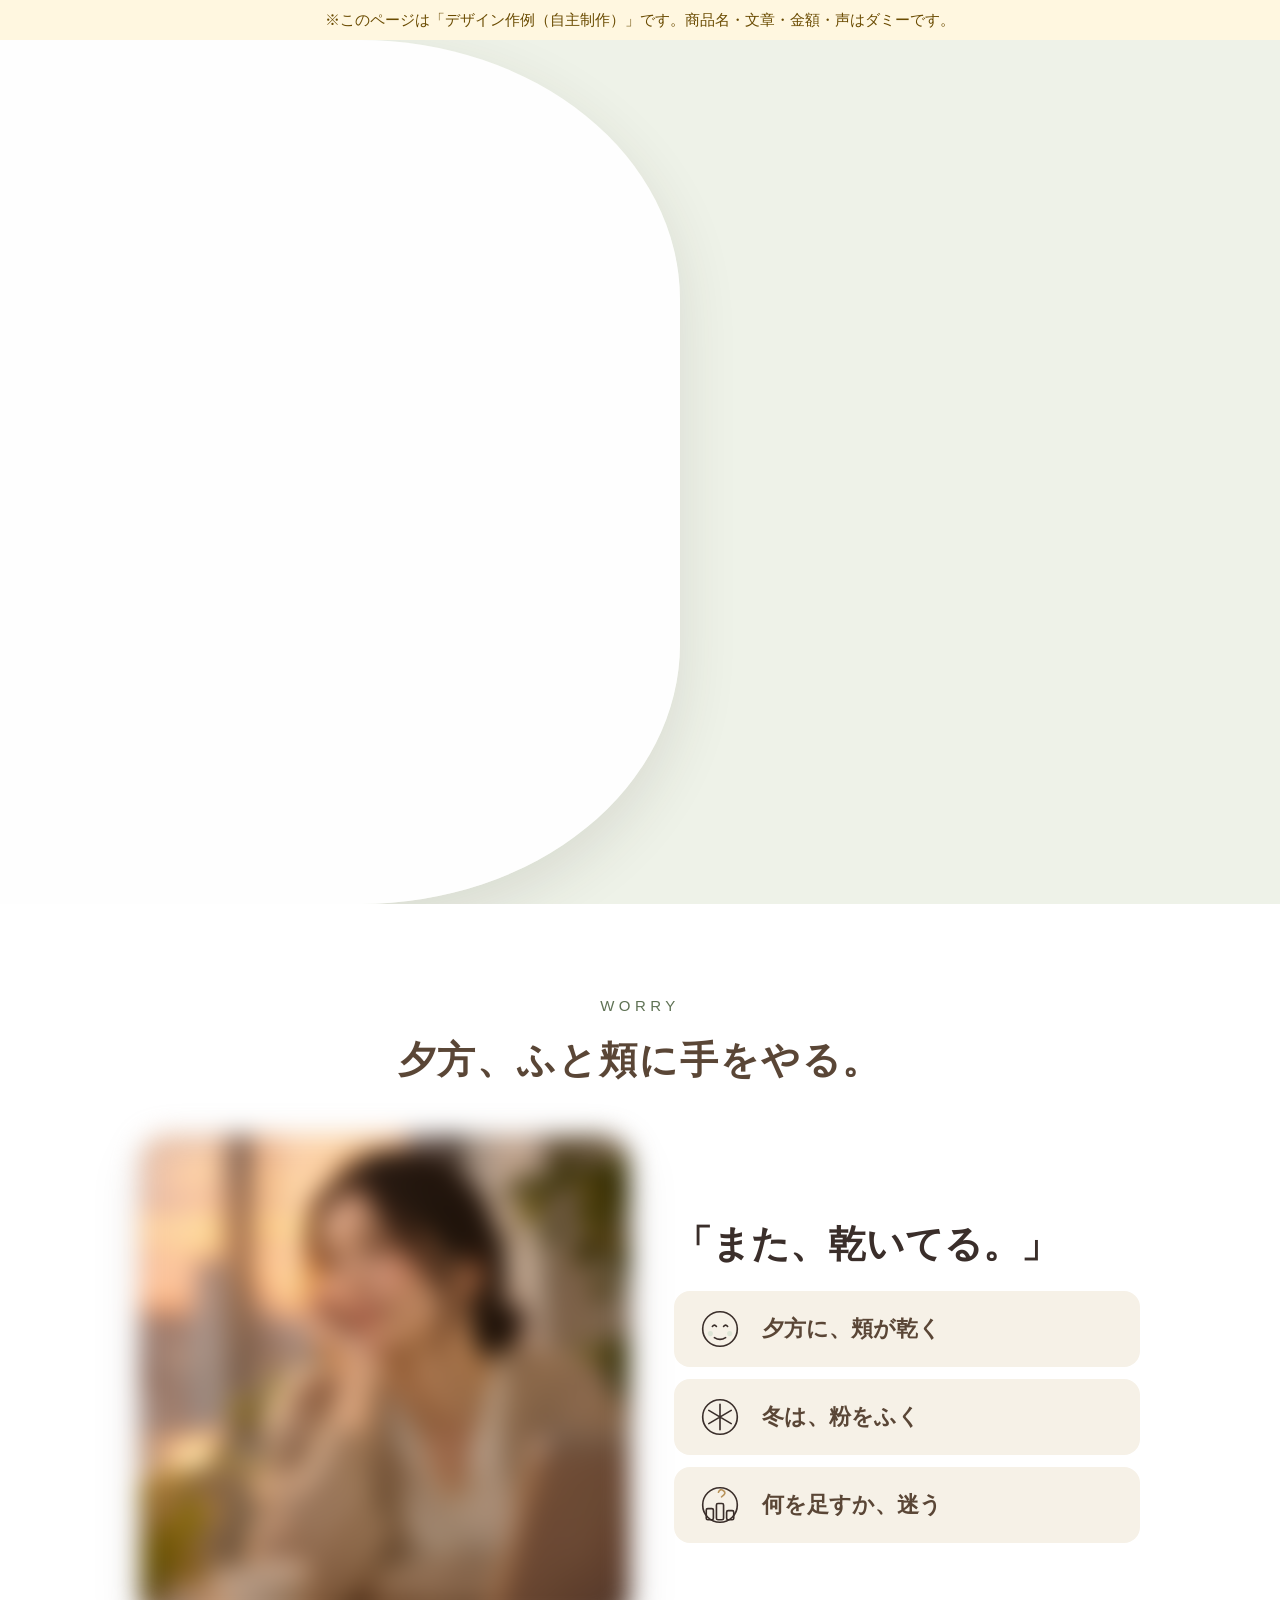
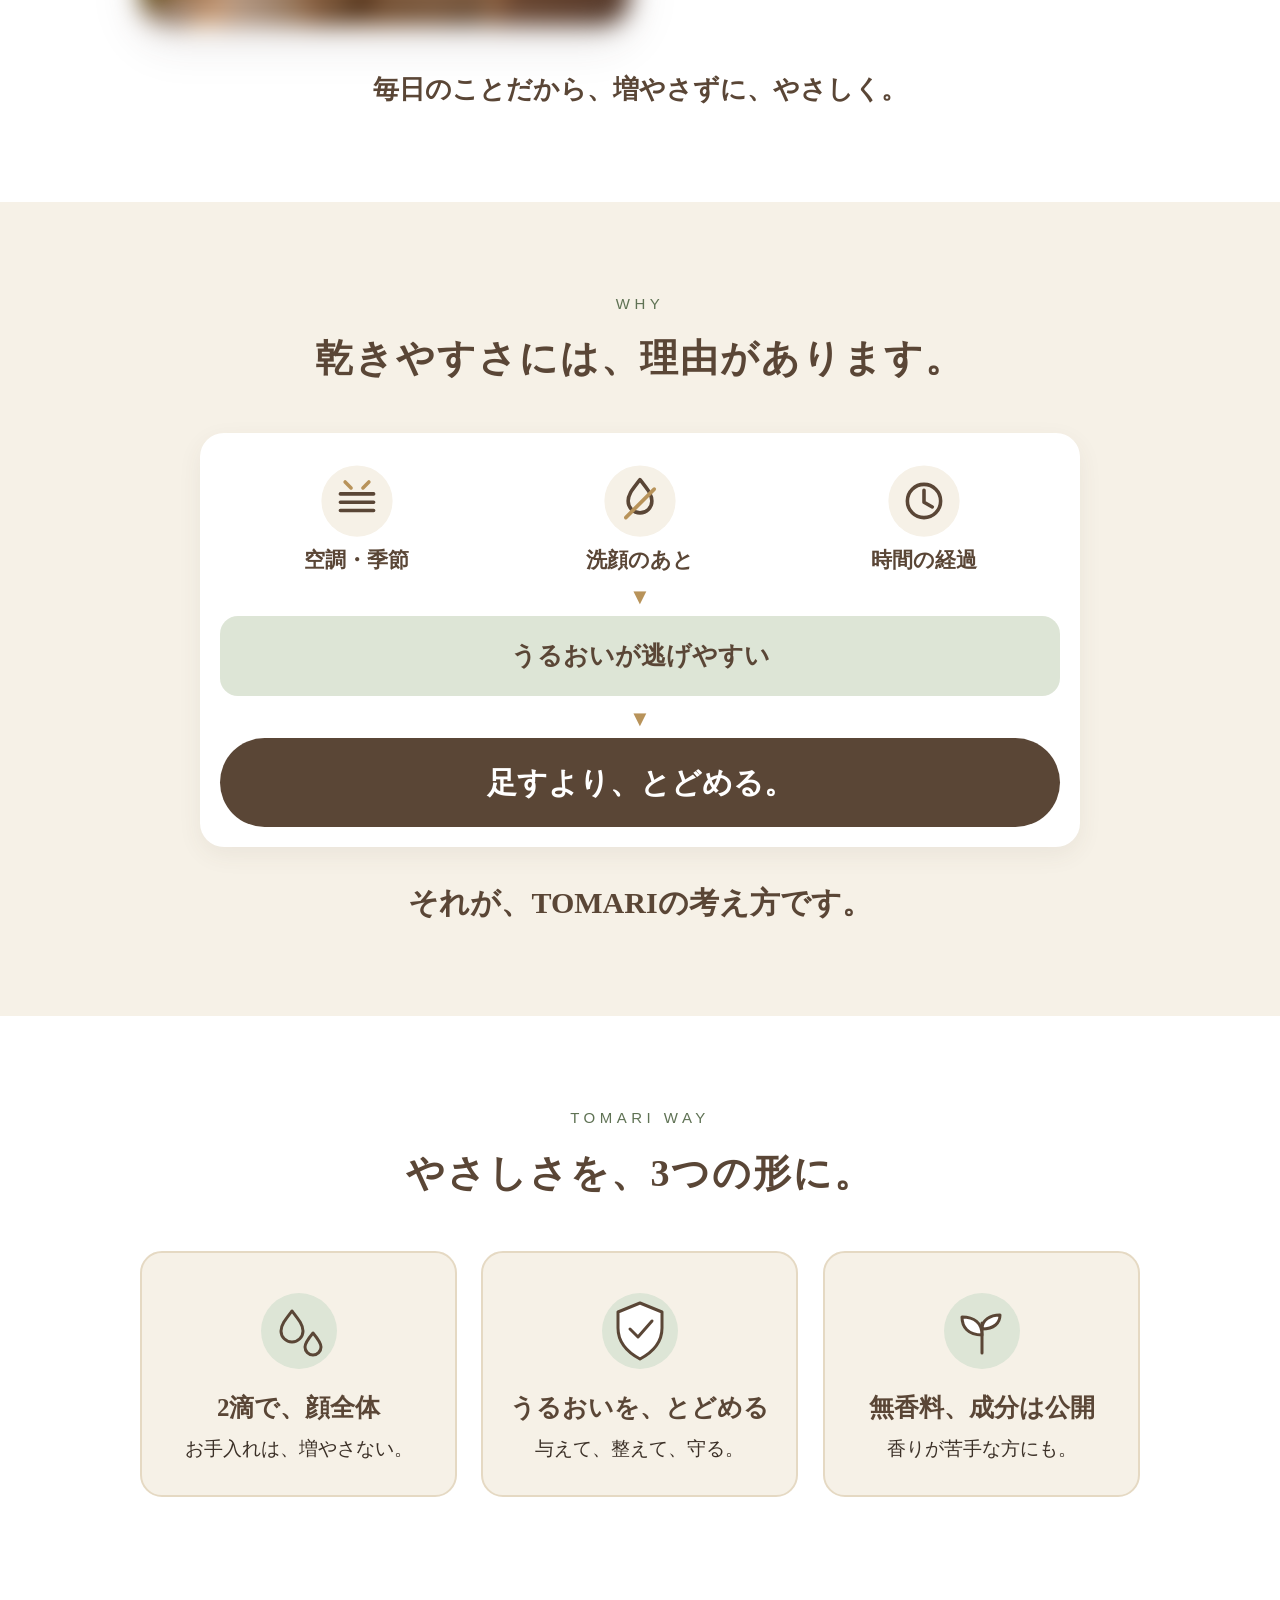
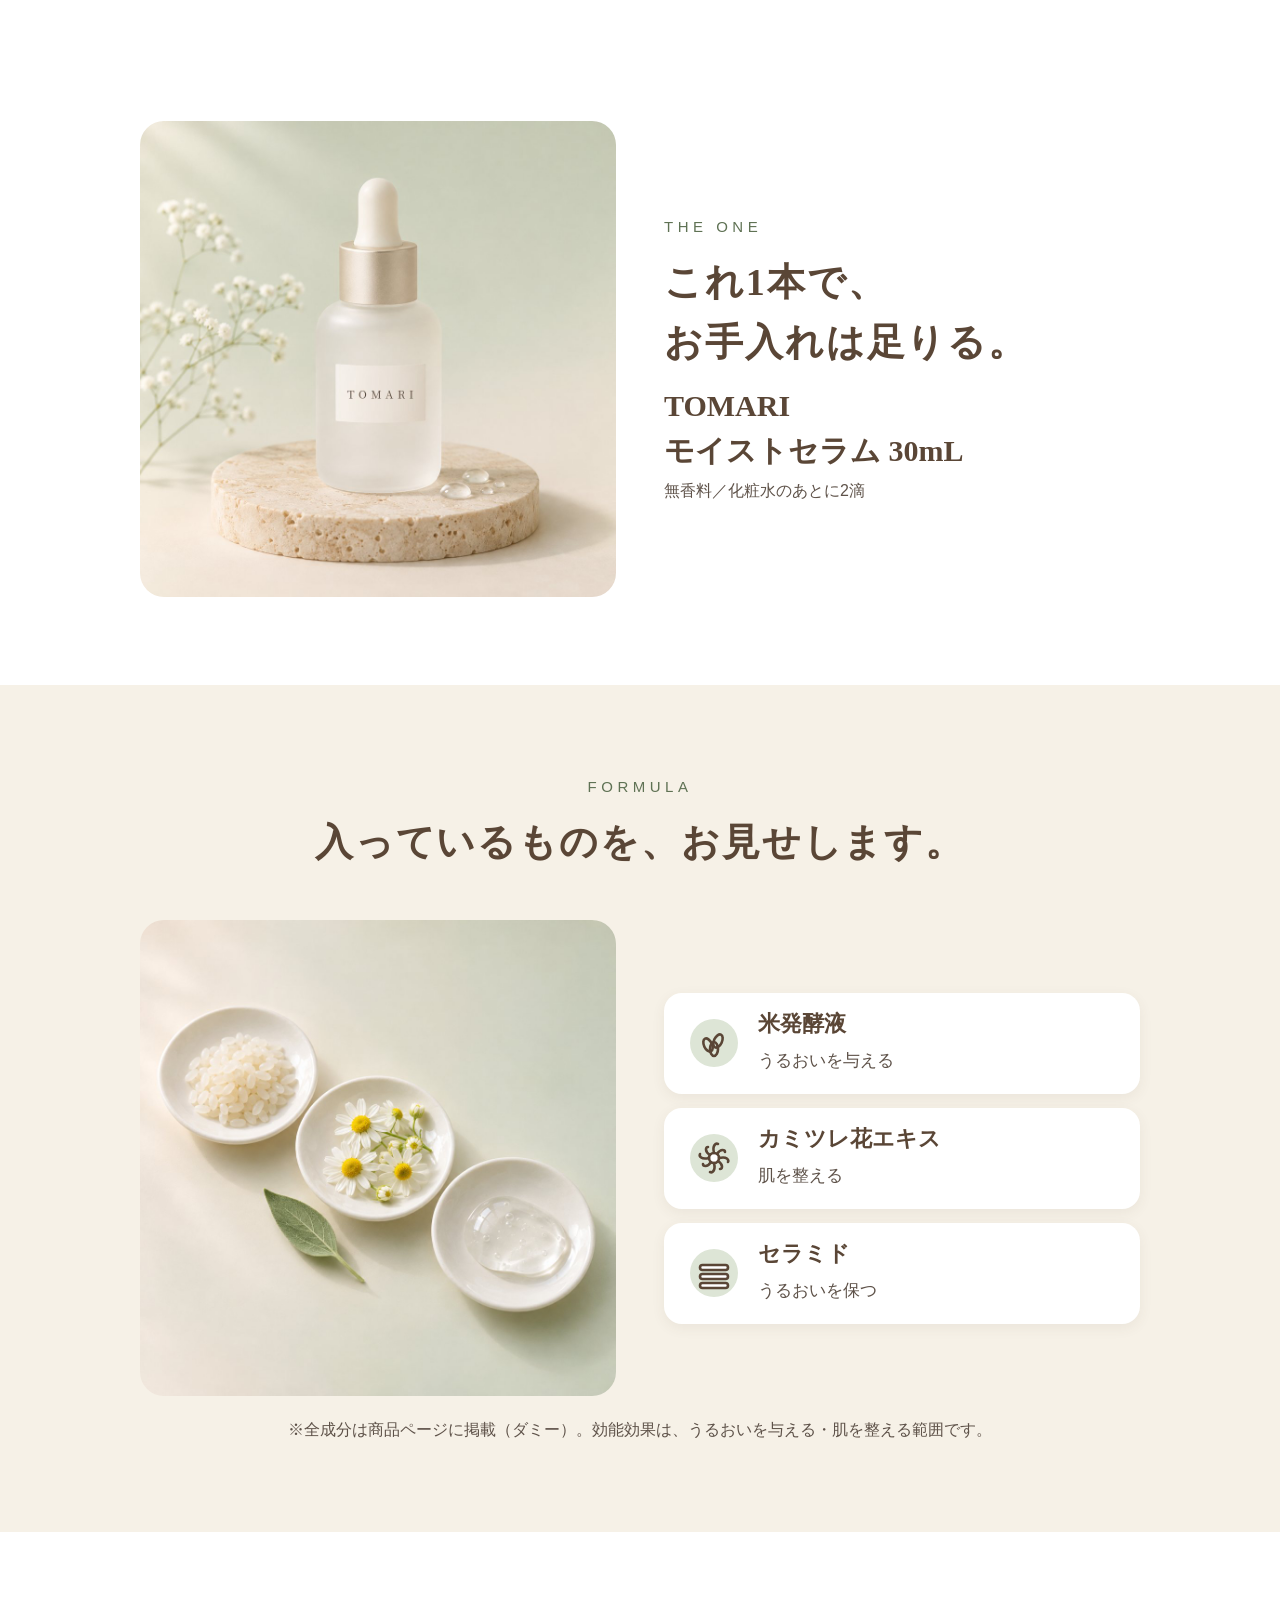
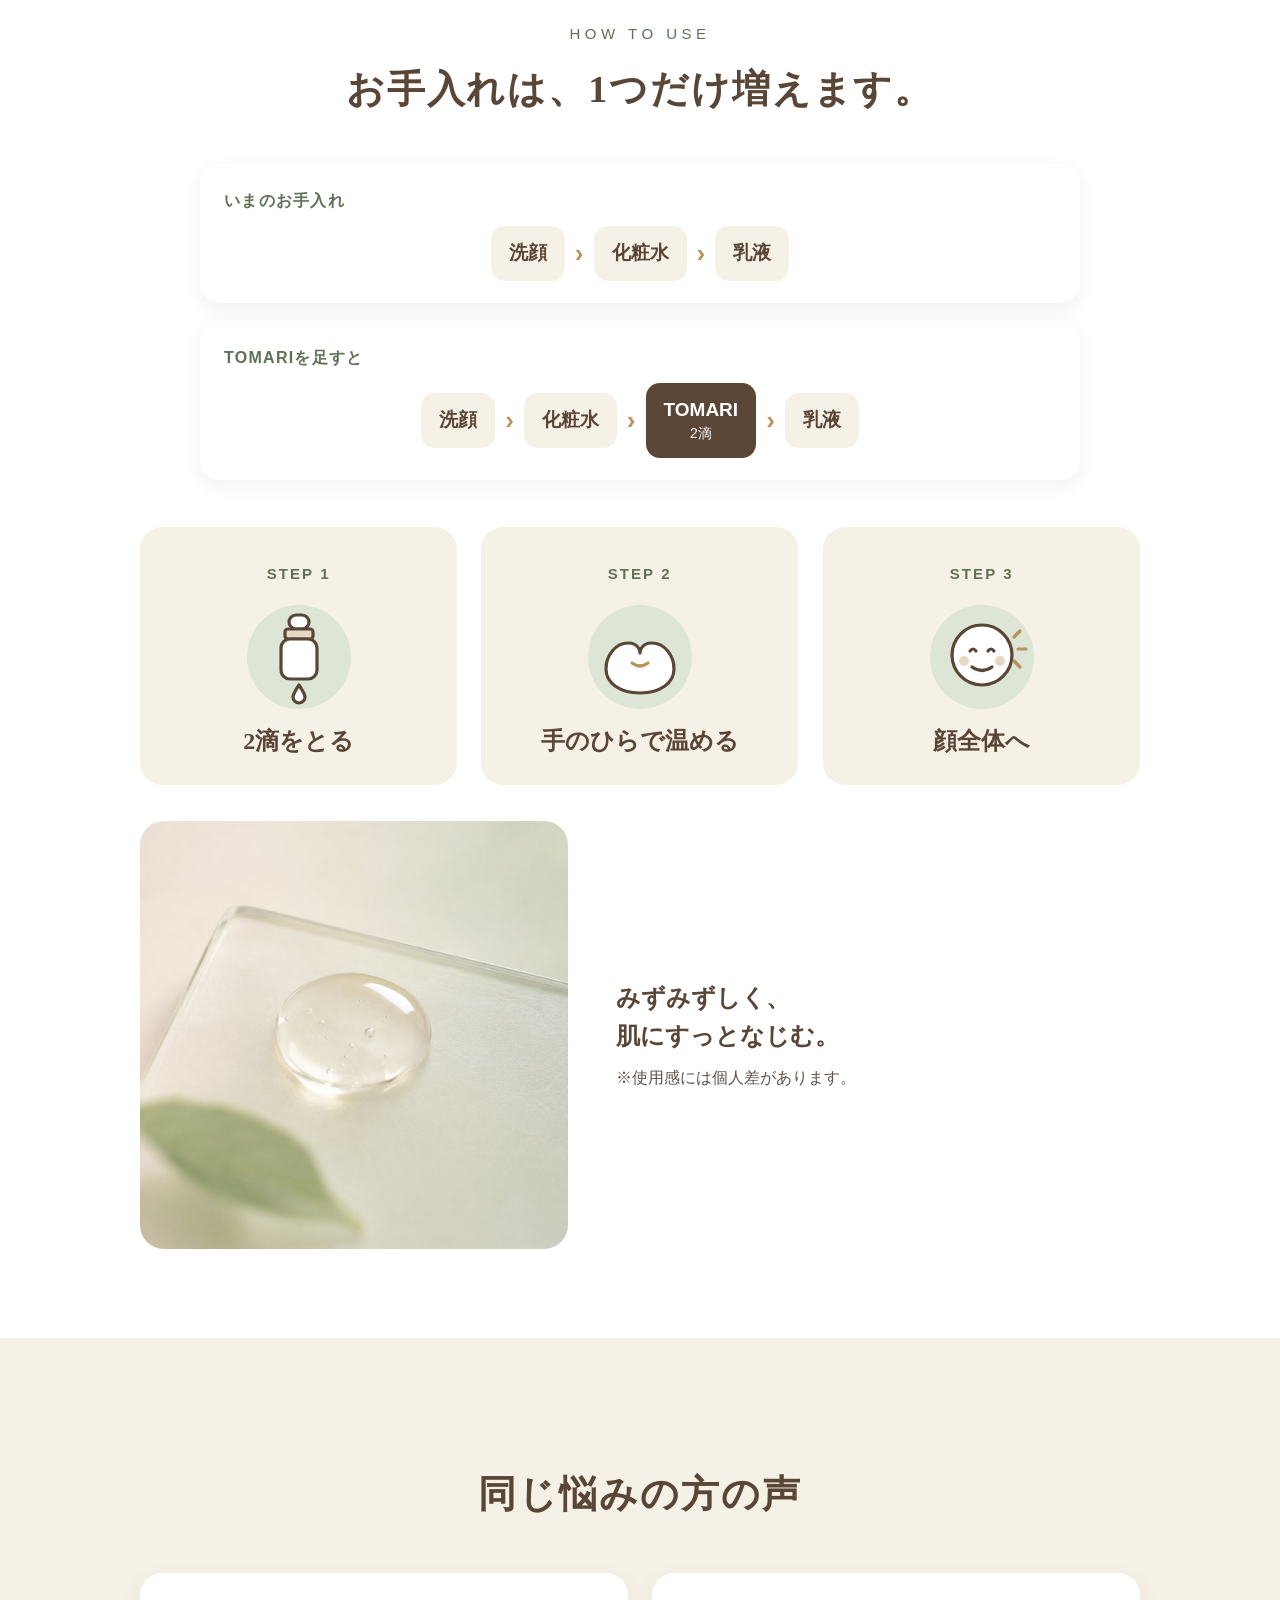
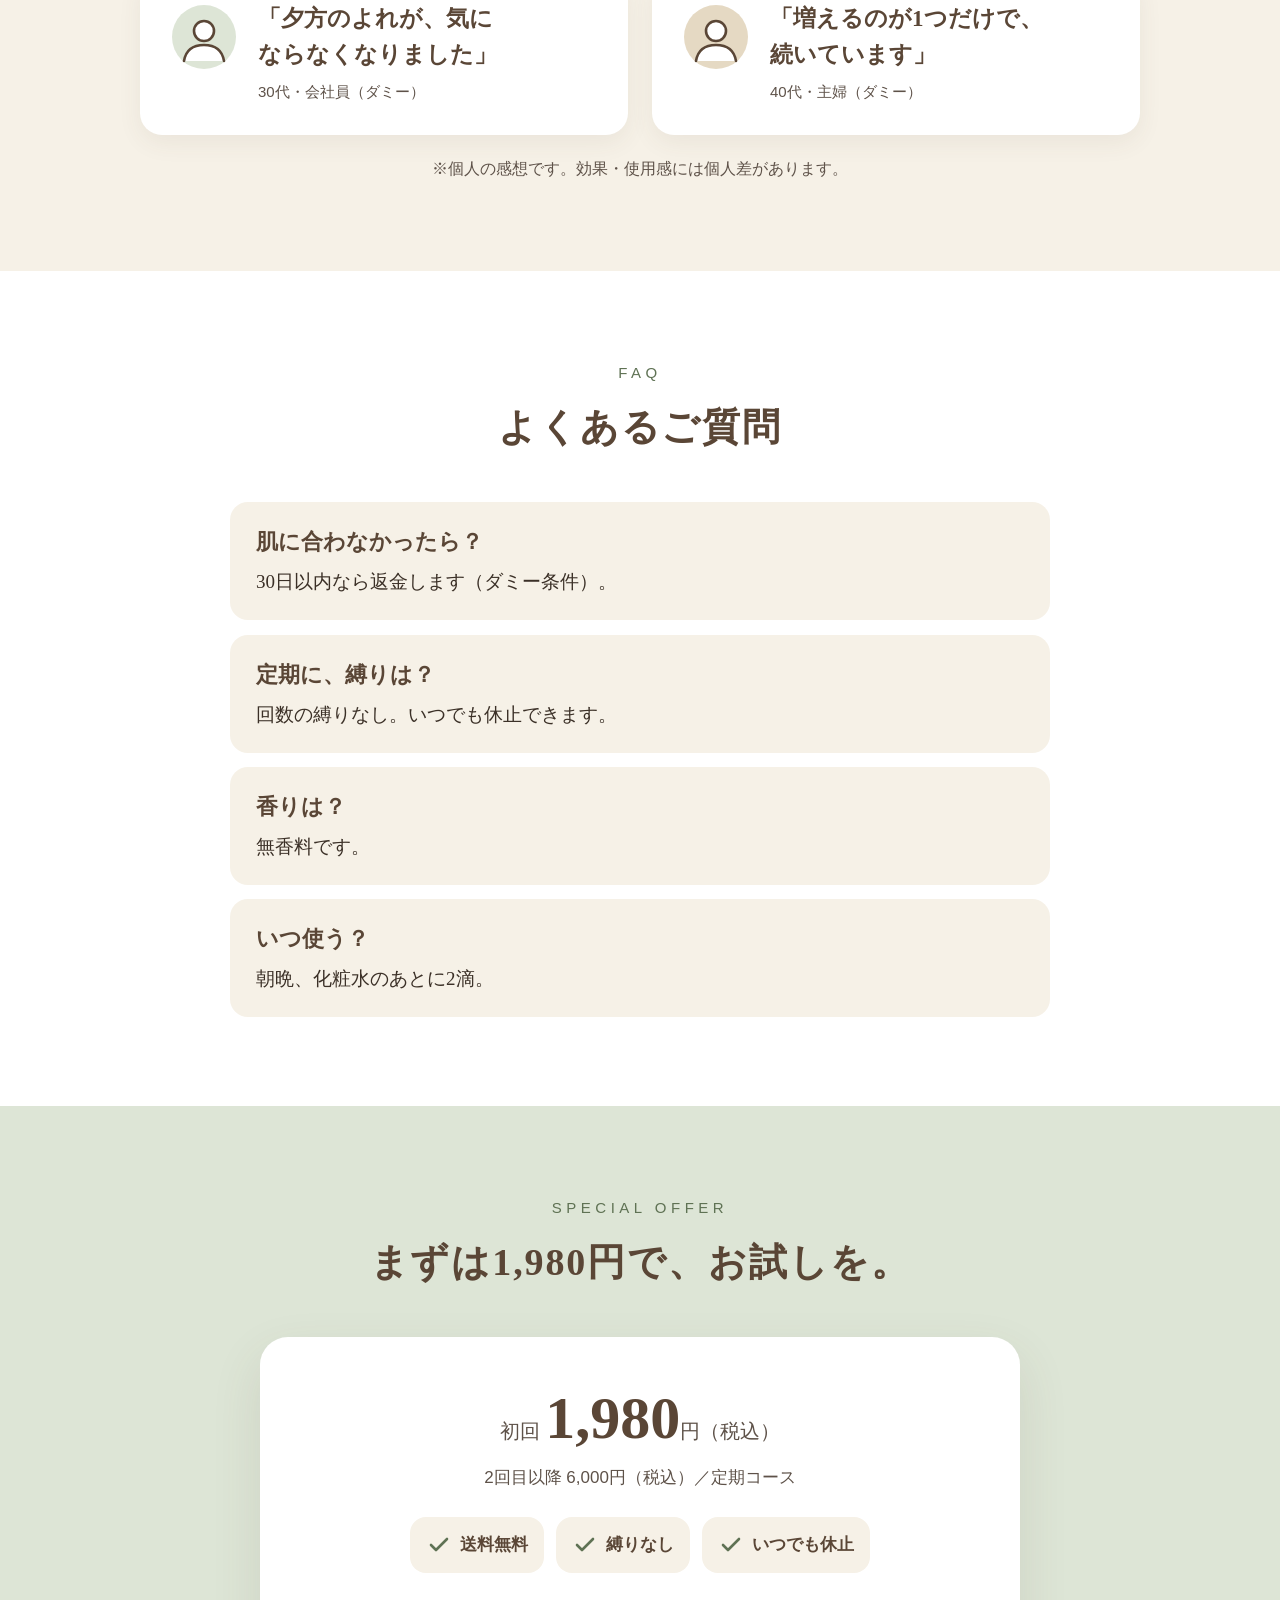
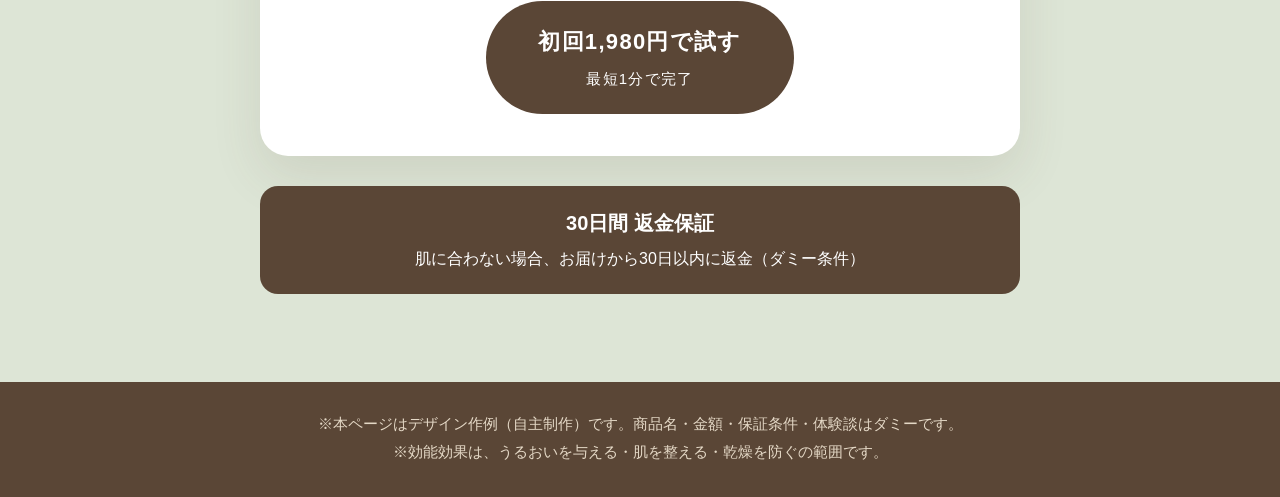
==== commit 2a3a18e2: "化粧品LP: 窓幅が狭いMacでFVの文字が顔に重なる問題を修正 Co-Authored-By: Claude Sonnet 5.5 <noreply@anthropic.com>" ====
--- a/cosme-lp/index.html
+++ b/cosme-lp/index.html
@@ -115,6 +115,8 @@
 .sticky{position:sticky;bottom:0;z-index:5;background:rgba(246,241,231,.97);border-top:1px solid var(--beige);padding:10px max(16px,env(safe-area-inset-right,0px)) calc(10px + env(safe-area-inset-bottom,0px)) max(16px,env(safe-area-inset-left,0px));text-align:center;display:none}
 .sticky .cta{display:block;font-size:19px;padding:14px 12px}
 .sticky .cta small{font-size:14px}
+@media(min-width:901px) and (max-width:1199px){.panel{width:min(680px,calc(100vw - 520px));padding:44px 64px 40px 44px}.panel h1{font-size:42px}.panel .lead{font-size:22px}.icons{font-size:14px}.ic{padding:0 4px}}
+@media(min-width:901px) and (max-width:1099px){.fv{display:block;min-height:0}.fv img.fvph{position:static;height:auto;aspect-ratio:16/10;max-width:none;width:100%;object-position:right center;display:block;border-radius:0}.panel{width:auto;margin:-44px 0 0;border-radius:40px 40px 0 0;padding:34px 48px 34px;box-shadow:0 -10px 30px rgba(58,46,42,.1)}.panel h1{font-size:40px}}
 @media(max-width:900px){
 .fv{display:block;min-height:0}.fv img.fvph{position:static;height:auto;aspect-ratio:4/5;max-height:78vh;object-position:76% center;display:block;max-width:none;width:100%;border-radius:0}
 .panel{width:auto;margin:-44px 0 0;border-radius:40px 40px 0 0;padding:30px 22px 30px;box-shadow:0 -10px 30px rgba(58,46,42,.1)}
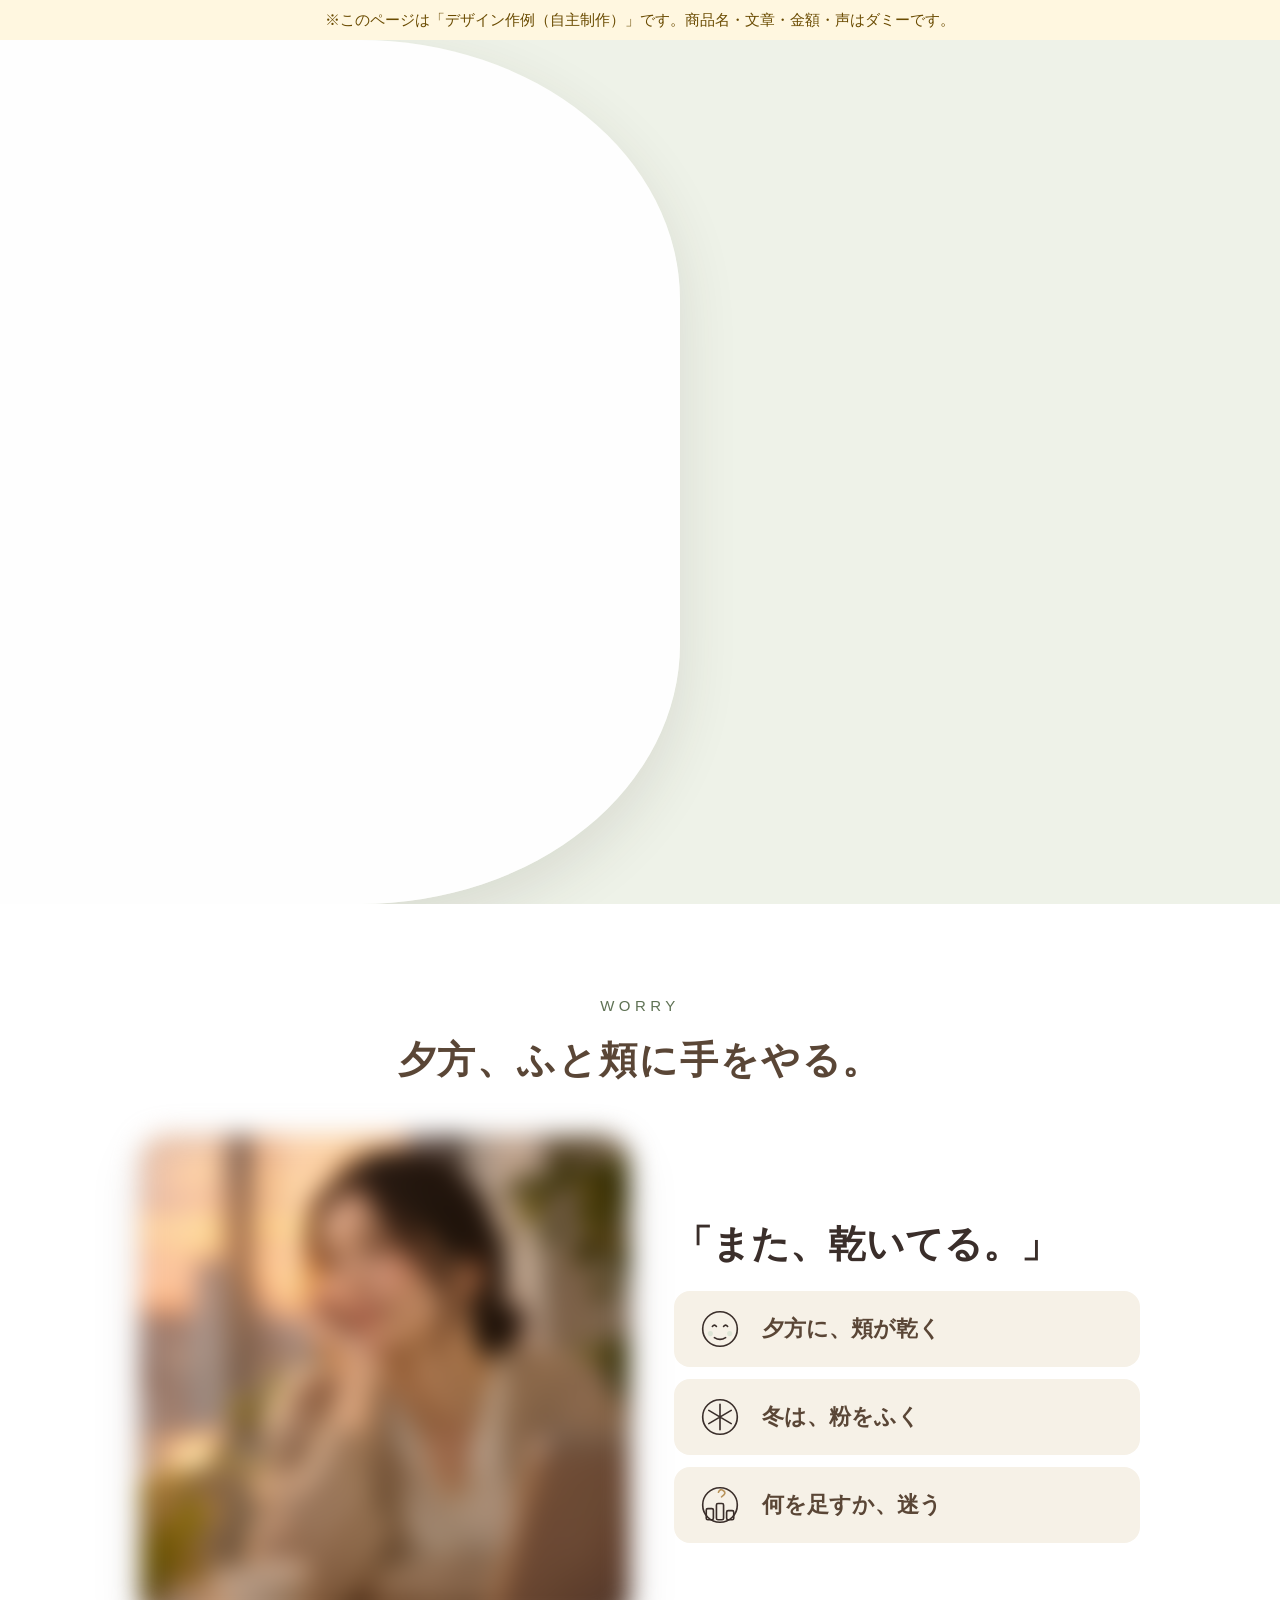
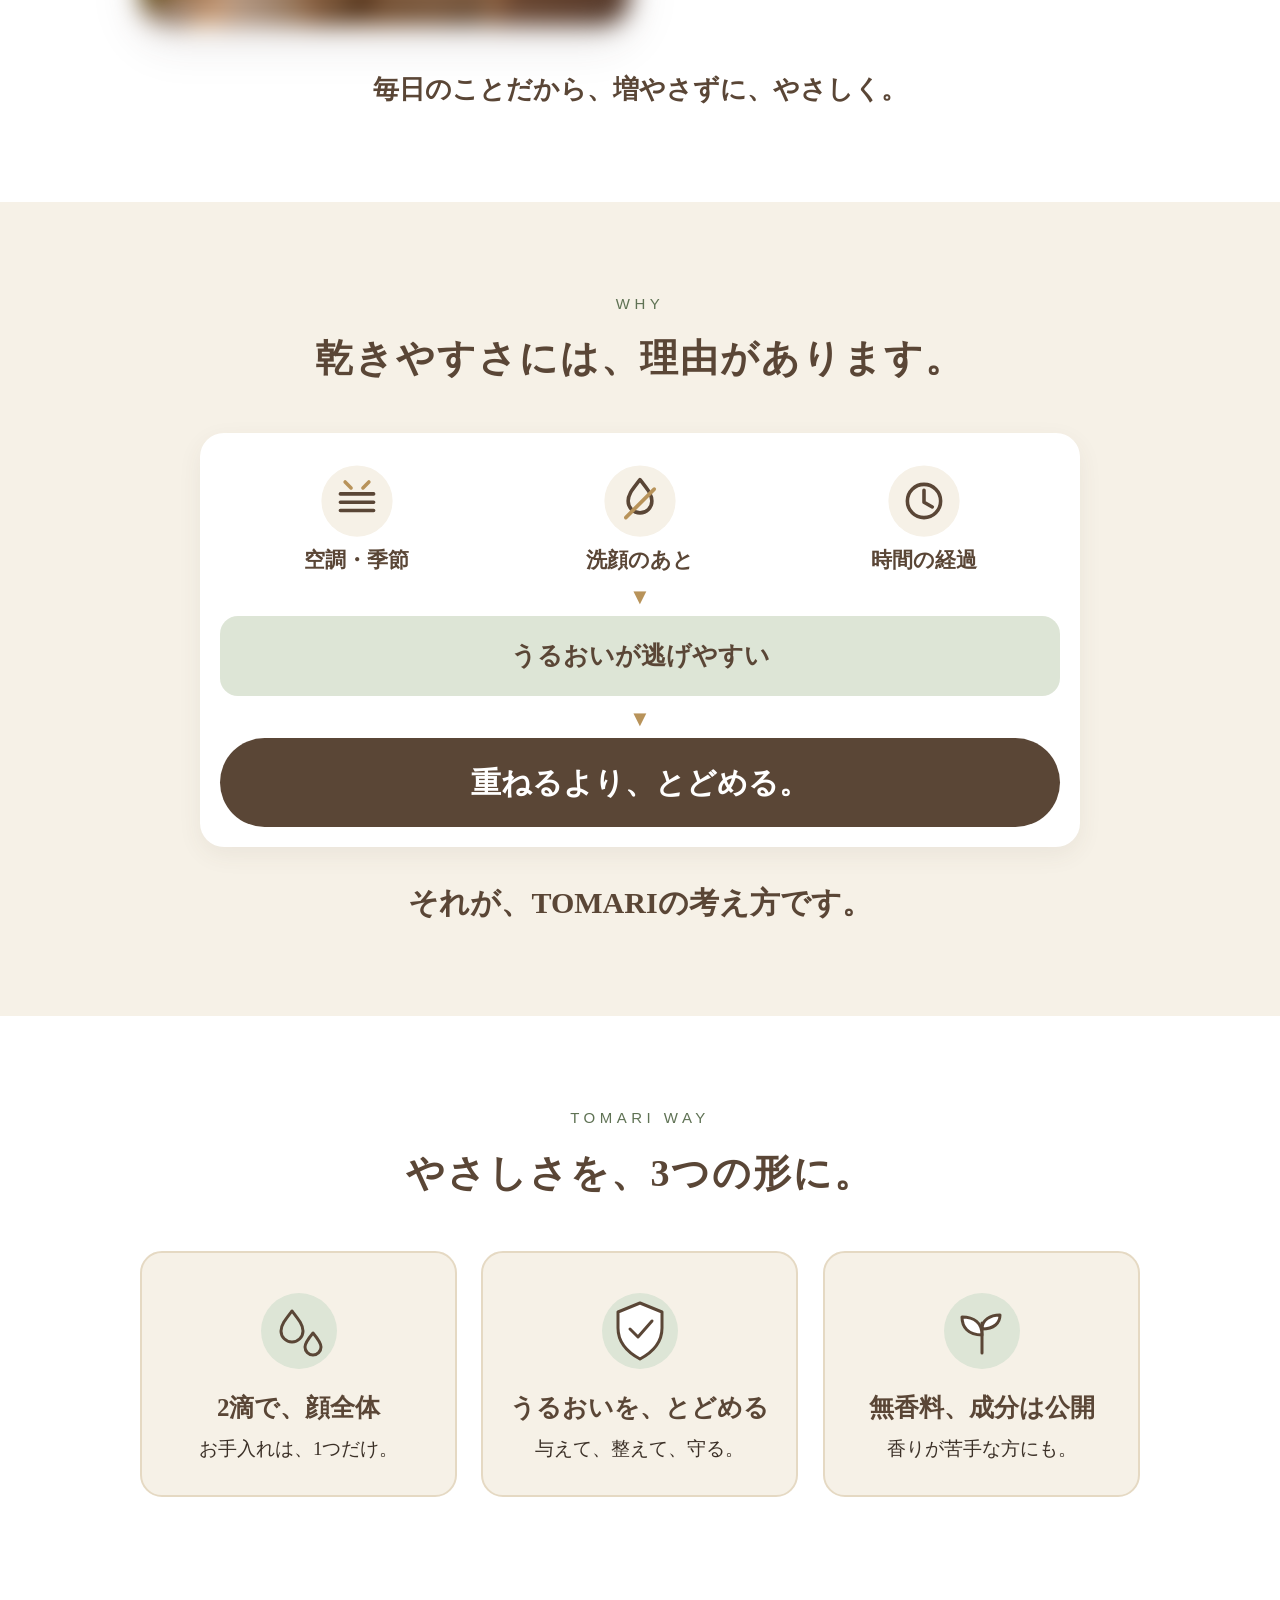
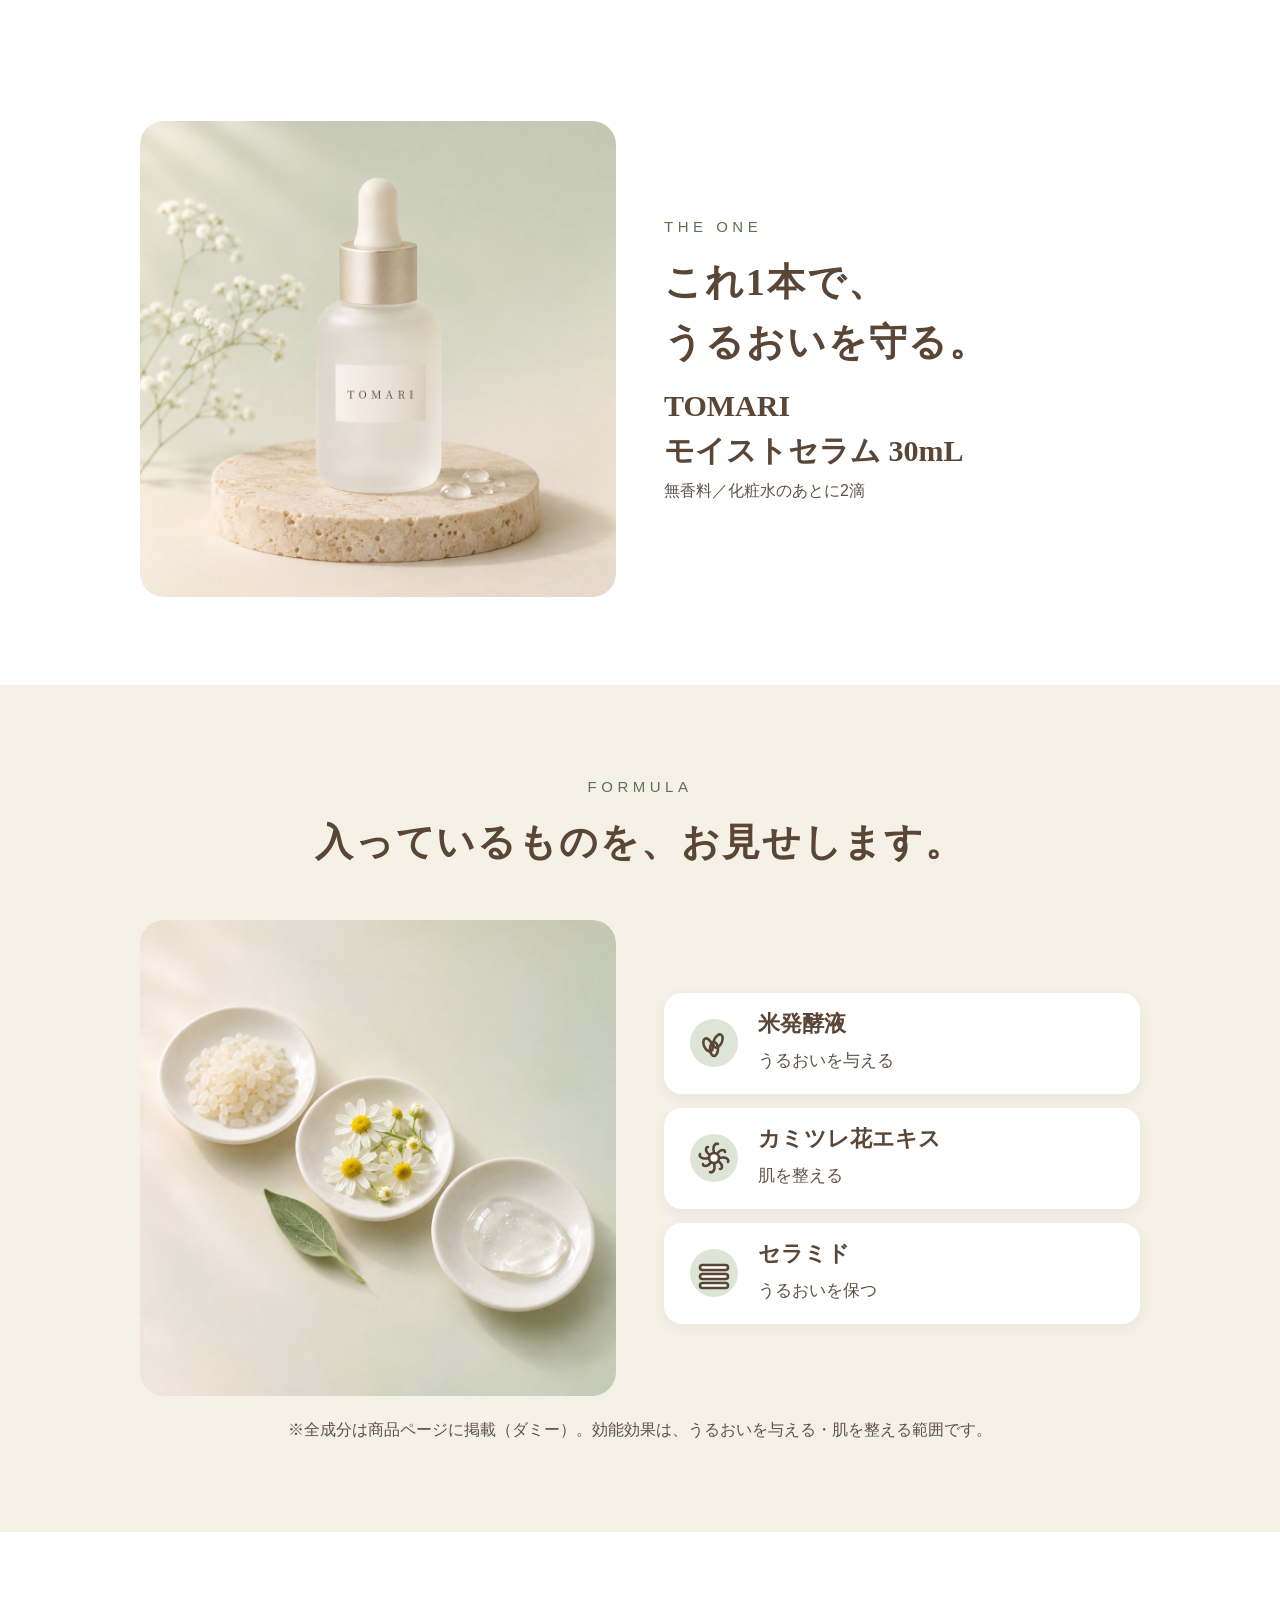
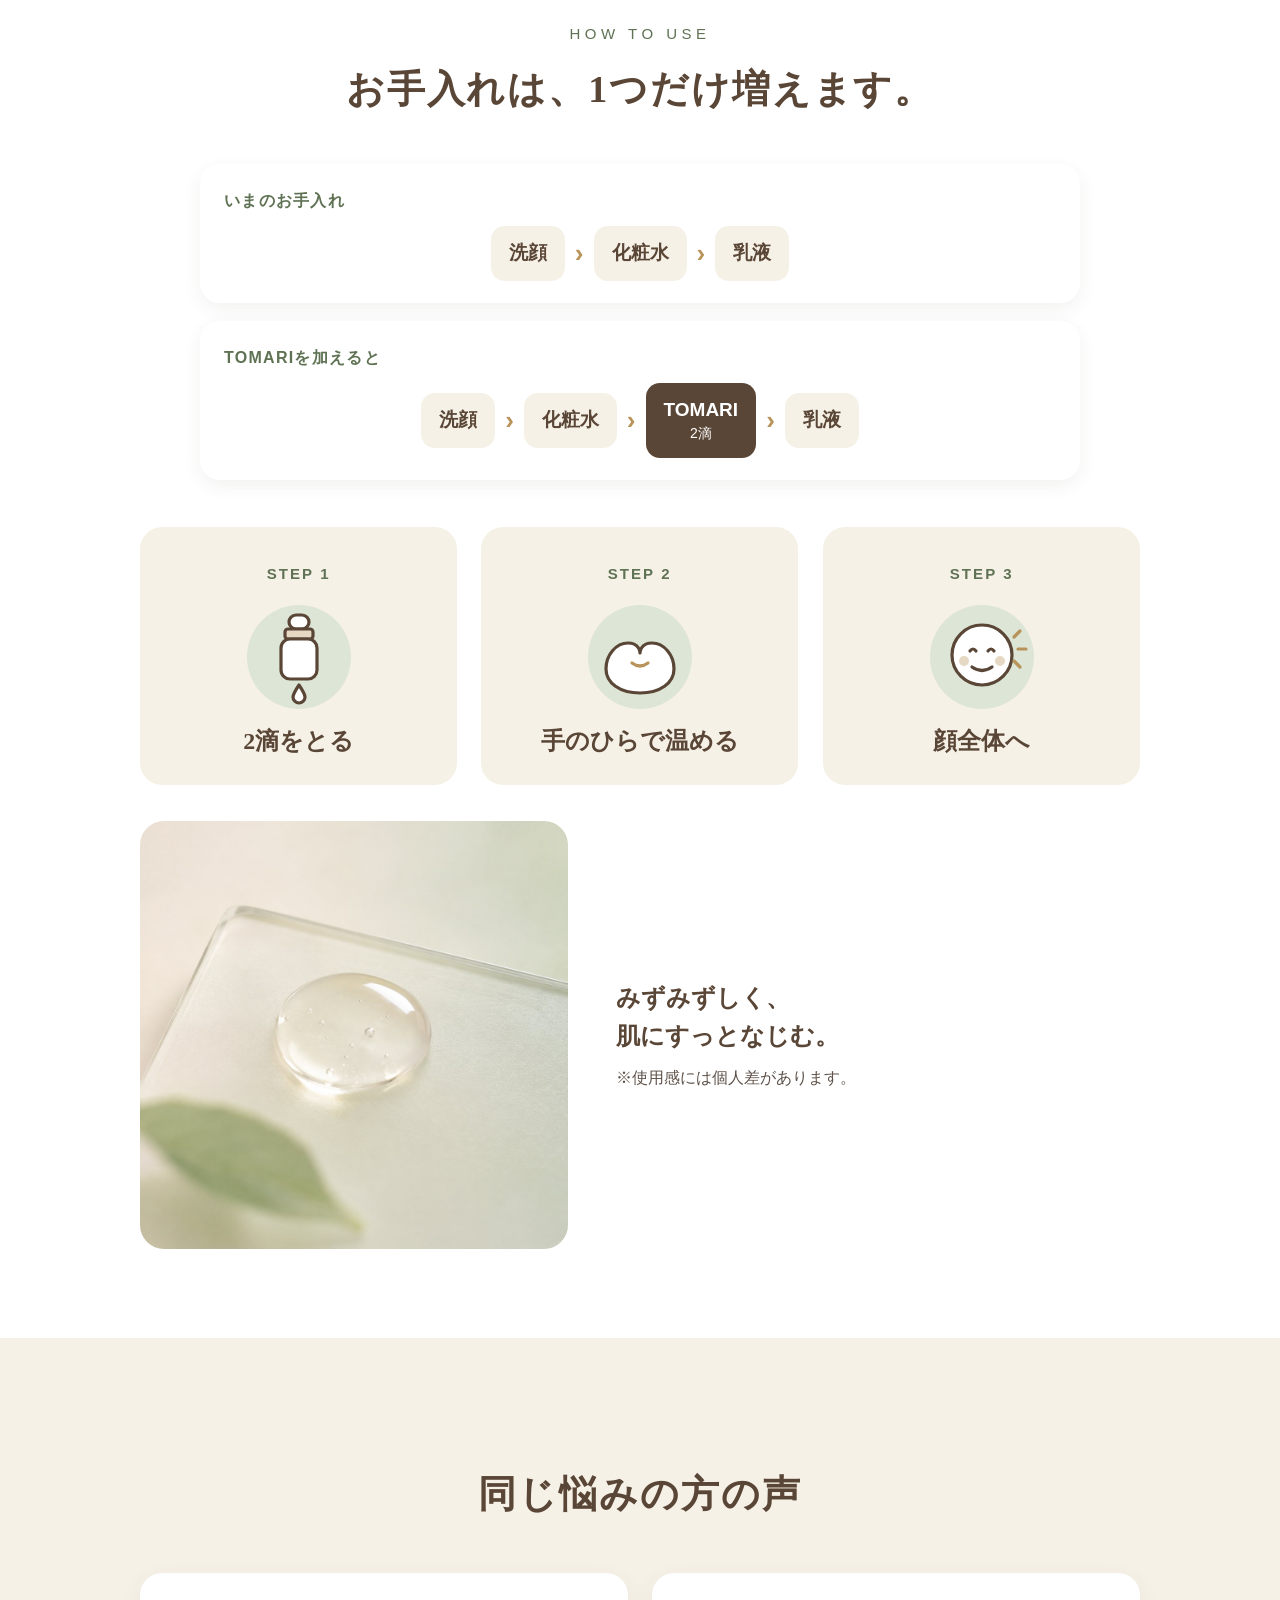
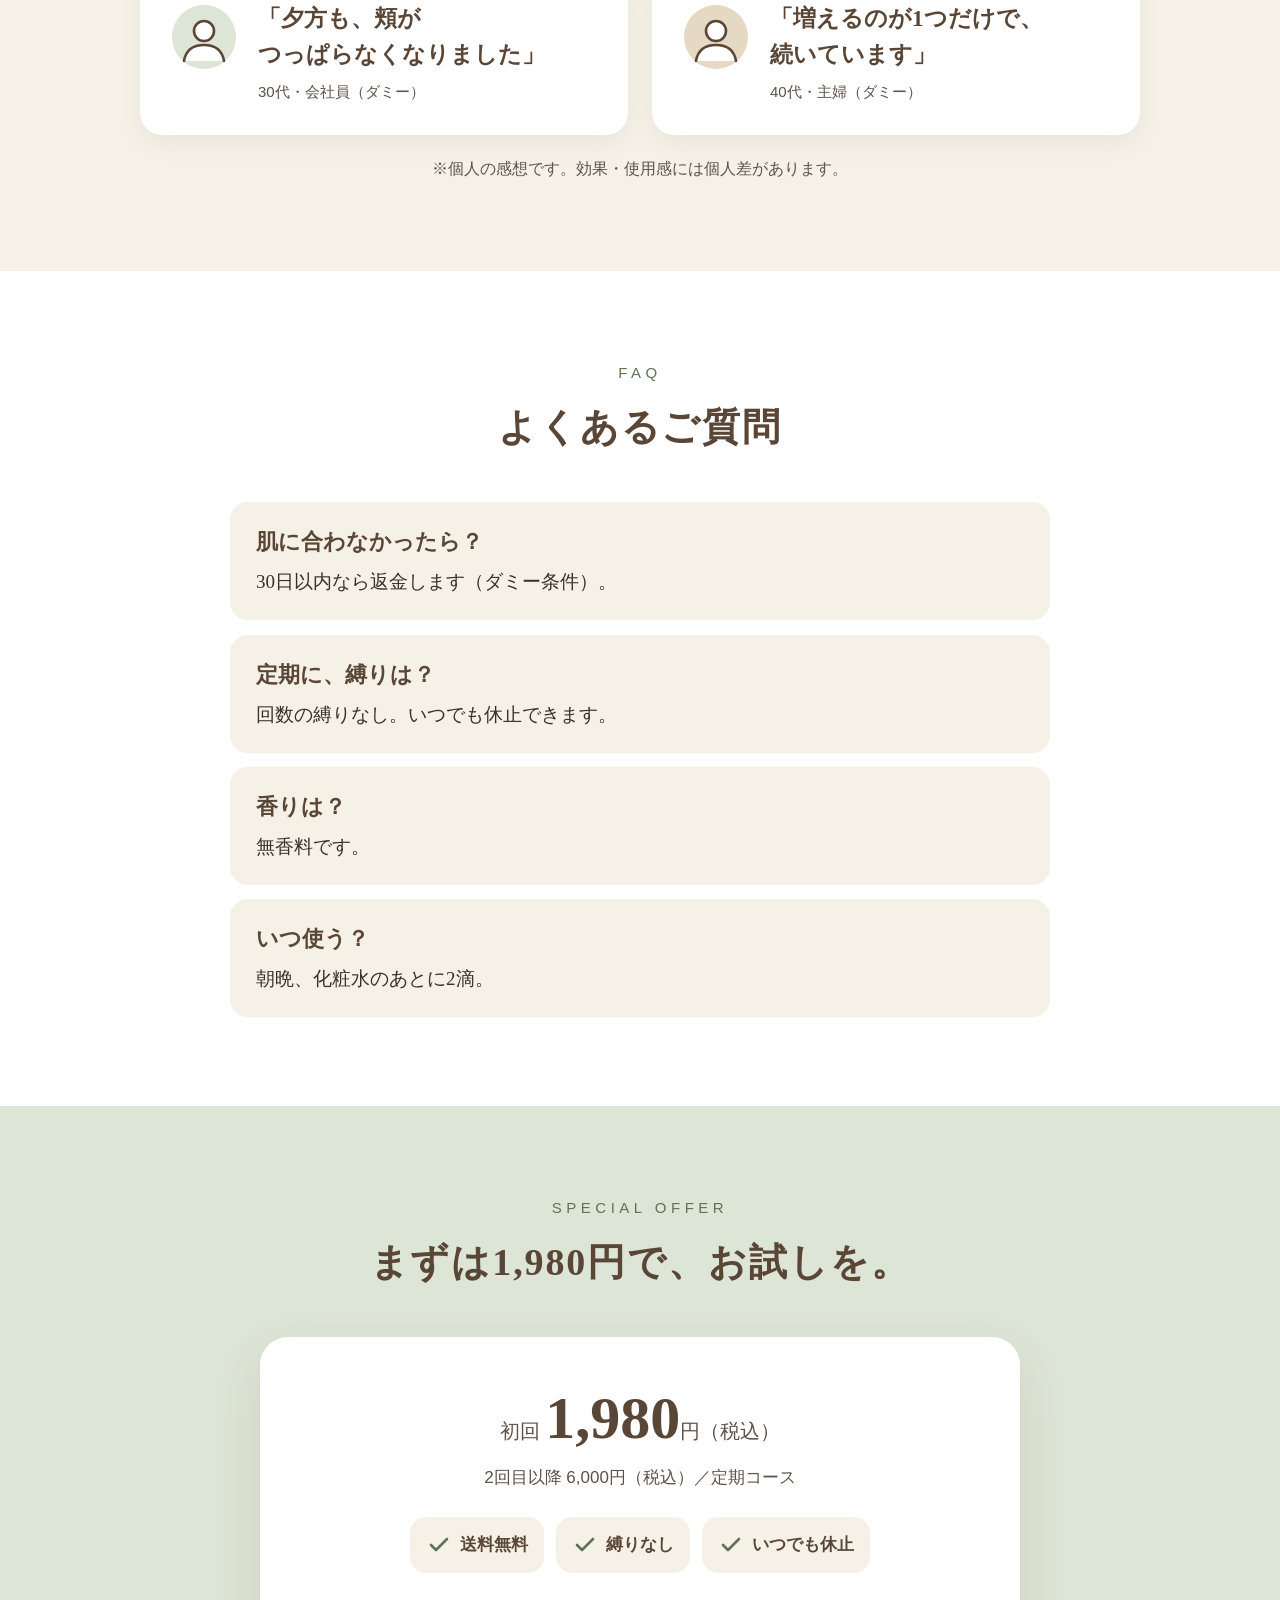
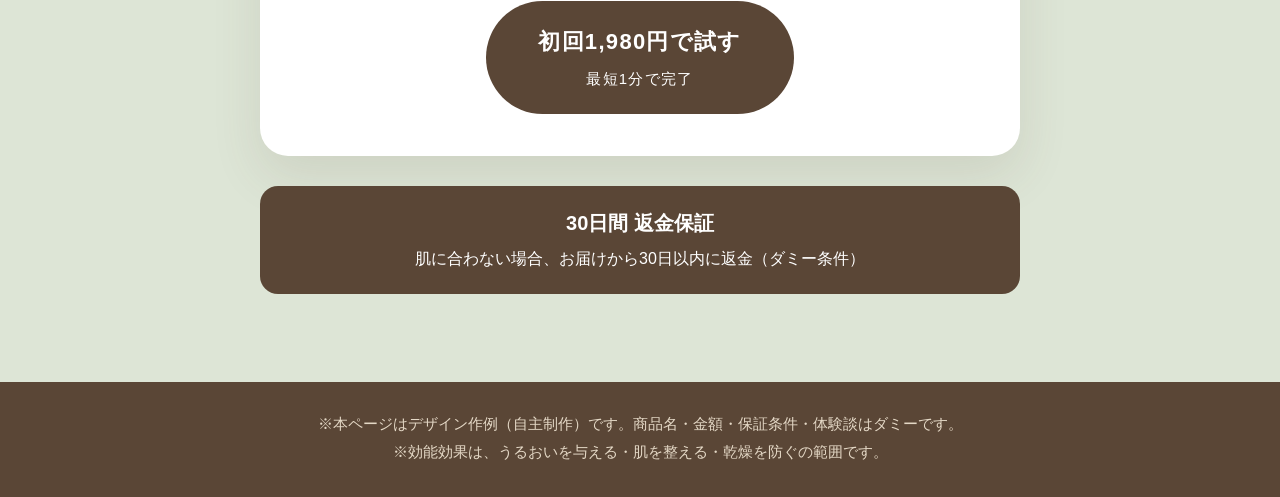
==== commit 6485d369: "化粧品LP：文言の矛盾とお客様の声を修正 Co-Authored-By: Claude Sonnet 5.5 <noreply@anthropic.com>" ====
--- a/cosme-lp/index.html
+++ b/cosme-lp/index.html
@@ -115,7 +115,7 @@
 .sticky{position:sticky;bottom:0;z-index:5;background:rgba(246,241,231,.97);border-top:1px solid var(--beige);padding:10px max(16px,env(safe-area-inset-right,0px)) calc(10px + env(safe-area-inset-bottom,0px)) max(16px,env(safe-area-inset-left,0px));text-align:center;display:none}
 .sticky .cta{display:block;font-size:19px;padding:14px 12px}
 .sticky .cta small{font-size:14px}
-@media(min-width:901px) and (max-width:1199px){.panel{width:min(680px,calc(100vw - 520px));padding:44px 64px 40px 44px}.panel h1{font-size:42px}.panel .lead{font-size:22px}.icons{font-size:14px}.ic{padding:0 4px}}
+@media(min-width:901px) and (max-width:1259px){.panel{width:min(680px,calc(100vw - 540px));padding:44px 64px 40px 44px}.panel h1{font-size:42px}.panel .lead{font-size:22px}.icons{font-size:14px}.ic{padding:0 4px}}
 @media(min-width:901px) and (max-width:1099px){.fv{display:block;min-height:0}.fv img.fvph{position:static;height:auto;aspect-ratio:16/10;max-width:none;width:100%;object-position:right center;display:block;border-radius:0}.panel{width:auto;margin:-44px 0 0;border-radius:40px 40px 0 0;padding:34px 48px 34px;box-shadow:0 -10px 30px rgba(58,46,42,.1)}.panel h1{font-size:40px}}
 @media(max-width:900px){
 .fv{display:block;min-height:0}.fv img.fvph{position:static;height:auto;aspect-ratio:4/5;max-height:78vh;object-position:76% center;display:block;max-width:none;width:100%;border-radius:0}
@@ -191,14 +191,14 @@
 
 <section><div class="w">
 <span class="eyebrow">WHY</span><h2>乾きやすさには、理由があります。</h2>
-<div class="diagram"><div class="causes"><div class="cz"><svg viewBox="0 0 64 64" fill="none" stroke="#5A4636" stroke-width="3" stroke-linecap="round" stroke-linejoin="round"><circle cx="32" cy="32" r="30" fill="#F6F1E7" stroke="none"/><path d="M18 26h28M18 33h28M18 40h28"/><path d="M22 16l5 5M42 16l-5 5" stroke="#B8935A"/></svg><b>空調・季節</b></div><div class="cz"><svg viewBox="0 0 64 64" fill="none" stroke="#5A4636" stroke-width="3" stroke-linecap="round" stroke-linejoin="round"><circle cx="32" cy="32" r="30" fill="#F6F1E7" stroke="none"/><path d="M32 14c6 8 10 12 10 18a10 10 0 0 1-20 0c0-6 4-10 10-18z"/><path d="M20 46l24-24" stroke="#B8935A"/></svg><b>洗顔のあと</b></div><div class="cz"><svg viewBox="0 0 64 64" fill="none" stroke="#5A4636" stroke-width="3" stroke-linecap="round" stroke-linejoin="round"><circle cx="32" cy="32" r="30" fill="#F6F1E7" stroke="none"/><circle cx="32" cy="32" r="14"/><path d="M32 23v10l7 4"/></svg><b>時間の経過</b></div></div><div class="dn">▼</div><div class="loss">うるおいが逃げやすい</div><div class="dn">▼</div><div class="answer">足すより、とどめる。</div></div>
+<div class="diagram"><div class="causes"><div class="cz"><svg viewBox="0 0 64 64" fill="none" stroke="#5A4636" stroke-width="3" stroke-linecap="round" stroke-linejoin="round"><circle cx="32" cy="32" r="30" fill="#F6F1E7" stroke="none"/><path d="M18 26h28M18 33h28M18 40h28"/><path d="M22 16l5 5M42 16l-5 5" stroke="#B8935A"/></svg><b>空調・季節</b></div><div class="cz"><svg viewBox="0 0 64 64" fill="none" stroke="#5A4636" stroke-width="3" stroke-linecap="round" stroke-linejoin="round"><circle cx="32" cy="32" r="30" fill="#F6F1E7" stroke="none"/><path d="M32 14c6 8 10 12 10 18a10 10 0 0 1-20 0c0-6 4-10 10-18z"/><path d="M20 46l24-24" stroke="#B8935A"/></svg><b>洗顔のあと</b></div><div class="cz"><svg viewBox="0 0 64 64" fill="none" stroke="#5A4636" stroke-width="3" stroke-linecap="round" stroke-linejoin="round"><circle cx="32" cy="32" r="30" fill="#F6F1E7" stroke="none"/><circle cx="32" cy="32" r="14"/><path d="M32 23v10l7 4"/></svg><b>時間の経過</b></div></div><div class="dn">▼</div><div class="loss">うるおいが逃げやすい</div><div class="dn">▼</div><div class="answer">重ねるより、とどめる。</div></div>
 <p class="key">それが、TOMARIの考え方です。</p>
 </div></section>
 
 <section class="white"><div class="w">
 <span class="eyebrow">TOMARI WAY</span><h2>やさしさを、3つの形に。</h2>
 <div class="three">
- <div class="th"><svg viewBox="0 0 96 96" fill="none" stroke="#5A4636" stroke-width="3" stroke-linecap="round" stroke-linejoin="round"><circle cx="48" cy="48" r="38" fill="#DDE5D6" stroke="none"/><path d="M36 22c7 9 11 14 11 20a11 11 0 0 1-22 0c0-6 4-11 11-20z" transform="translate(5,6)"/><path d="M60 40c5 6 8 10 8 14a8 8 0 0 1-16 0c0-4 3-8 8-14z" transform="translate(2,10)"/></svg><h3>2滴で、顔全体</h3><p>お手入れは、増やさない。</p></div>
+ <div class="th"><svg viewBox="0 0 96 96" fill="none" stroke="#5A4636" stroke-width="3" stroke-linecap="round" stroke-linejoin="round"><circle cx="48" cy="48" r="38" fill="#DDE5D6" stroke="none"/><path d="M36 22c7 9 11 14 11 20a11 11 0 0 1-22 0c0-6 4-11 11-20z" transform="translate(5,6)"/><path d="M60 40c5 6 8 10 8 14a8 8 0 0 1-16 0c0-4 3-8 8-14z" transform="translate(2,10)"/></svg><h3>2滴で、顔全体</h3><p>お手入れは、1つだけ。</p></div>
  <div class="th"><svg viewBox="0 0 96 96" fill="none" stroke="#5A4636" stroke-width="3" stroke-linecap="round" stroke-linejoin="round"><circle cx="48" cy="48" r="38" fill="#DDE5D6" stroke="none"/><path d="M48 20l22 9v16c0 15-9 24-22 31-13-7-22-16-22-31V29z" fill="#fff"/><path d="M38 46l8 8 14-16"/></svg><h3>うるおいを、とどめる</h3><p>与えて、整えて、守る。</p></div>
  <div class="th"><svg viewBox="0 0 96 96" fill="none" stroke="#5A4636" stroke-width="3" stroke-linecap="round" stroke-linejoin="round"><circle cx="48" cy="48" r="38" fill="#DDE5D6" stroke="none"/><path d="M48 70V40" /><path d="M48 52c-14 0-20-8-20-18 12 0 20 6 20 18zM48 46c12 0 18-6 18-14-10 0-18 5-18 14z" fill="#fff"/></svg><h3>無香料、成分は公開</h3><p>香りが苦手な方にも。</p></div>
 </div>
@@ -206,7 +206,7 @@
 
 <section class="prod"><div class="w"><div class="two">
 <div><img src="hero.jpg" alt="TOMARI モイストセラム"></div>
-<div><span class="eyebrow" style="text-align:left">THE ONE</span><h2 style="text-align:left">これ1本で、<br>お手入れは足りる。</h2><p class="pn">TOMARI<br>モイストセラム 30mL</p><p class="note">無香料／化粧水のあとに2滴</p></div>
+<div><span class="eyebrow" style="text-align:left">THE ONE</span><h2 style="text-align:left">これ1本で、<br>うるおいを守る。</h2><p class="pn">TOMARI<br>モイストセラム 30mL</p><p class="note">無香料／化粧水のあとに2滴</p></div>
 </div></div></section>
 
 <section><div class="w">
@@ -224,7 +224,7 @@
 <span class="eyebrow">HOW TO USE</span><h2>お手入れは、1つだけ増えます。</h2>
 <div class="cmp">
  <div class="row"><div class="lb">いまのお手入れ</div><div class="flow"><div class="fl">洗顔</div><span class="ar">›</span><div class="fl">化粧水</div><span class="ar">›</span><div class="fl">乳液</div></div></div>
- <div class="row"><div class="lb">TOMARIを足すと</div><div class="flow"><div class="fl">洗顔</div><span class="ar">›</span><div class="fl">化粧水</div><span class="ar">›</span><div class="fl new">TOMARI<small>2滴</small></div><span class="ar">›</span><div class="fl">乳液</div></div></div>
+ <div class="row"><div class="lb">TOMARIを加えると</div><div class="flow"><div class="fl">洗顔</div><span class="ar">›</span><div class="fl">化粧水</div><span class="ar">›</span><div class="fl new">TOMARI<small>2滴</small></div><span class="ar">›</span><div class="fl">乳液</div></div></div>
 </div>
 <div class="sts">
  <div class="st"><span class="n">STEP 1</span><svg viewBox="0 0 120 120" fill="none" stroke="#5A4636" stroke-width="3.2" stroke-linecap="round" stroke-linejoin="round"><circle cx="60" cy="60" r="52" fill="#DDE5D6" stroke="none"/><rect x="50" y="18" width="20" height="14" rx="7" fill="#fff"/><rect x="46" y="32" width="28" height="10" rx="3" fill="#E5D9C3"/><rect x="42" y="42" width="36" height="40" rx="9" fill="#fff"/><path d="M60 88c4 6 6 9 6 12a6 6 0 0 1-12 0c0-3 2-6 6-12z" fill="#fff"/></svg><h3>2滴をとる</h3></div>
@@ -237,7 +237,7 @@
 <section><div class="w">
 <span class="eyebrow">VOICE</span><h2>同じ悩みの方の声</h2>
 <div class="vs">
- <div class="v"><svg viewBox="0 0 72 72" fill="none" stroke="#5A4636" stroke-width="2.6" stroke-linecap="round"><circle cx="36" cy="36" r="32" fill="#DDE5D6" stroke="none"/><circle cx="36" cy="30" r="10" fill="#fff"/><path d="M16 60c2-12 10-16 20-16s18 4 20 16" fill="#fff"/></svg><div><h4>「夕方のよれが、気にならなくなりました」</h4><p class="who">30代・会社員（ダミー）</p></div></div>
+ <div class="v"><svg viewBox="0 0 72 72" fill="none" stroke="#5A4636" stroke-width="2.6" stroke-linecap="round"><circle cx="36" cy="36" r="32" fill="#DDE5D6" stroke="none"/><circle cx="36" cy="30" r="10" fill="#fff"/><path d="M16 60c2-12 10-16 20-16s18 4 20 16" fill="#fff"/></svg><div><h4>「夕方も、頬がつっぱらなくなりました」</h4><p class="who">30代・会社員（ダミー）</p></div></div>
  <div class="v"><svg viewBox="0 0 72 72" fill="none" stroke="#5A4636" stroke-width="2.6" stroke-linecap="round"><circle cx="36" cy="36" r="32" fill="#E5D9C3" stroke="none"/><circle cx="36" cy="30" r="10" fill="#fff"/><path d="M16 60c2-12 10-16 20-16s18 4 20 16" fill="#fff"/></svg><div><h4>「増えるのが1つだけで、続いています」</h4><p class="who">40代・主婦（ダミー）</p></div></div>
 </div>
 <p class="note" style="text-align:center;margin-top:20px">※個人の感想です。効果・使用感には個人差があります。</p>
